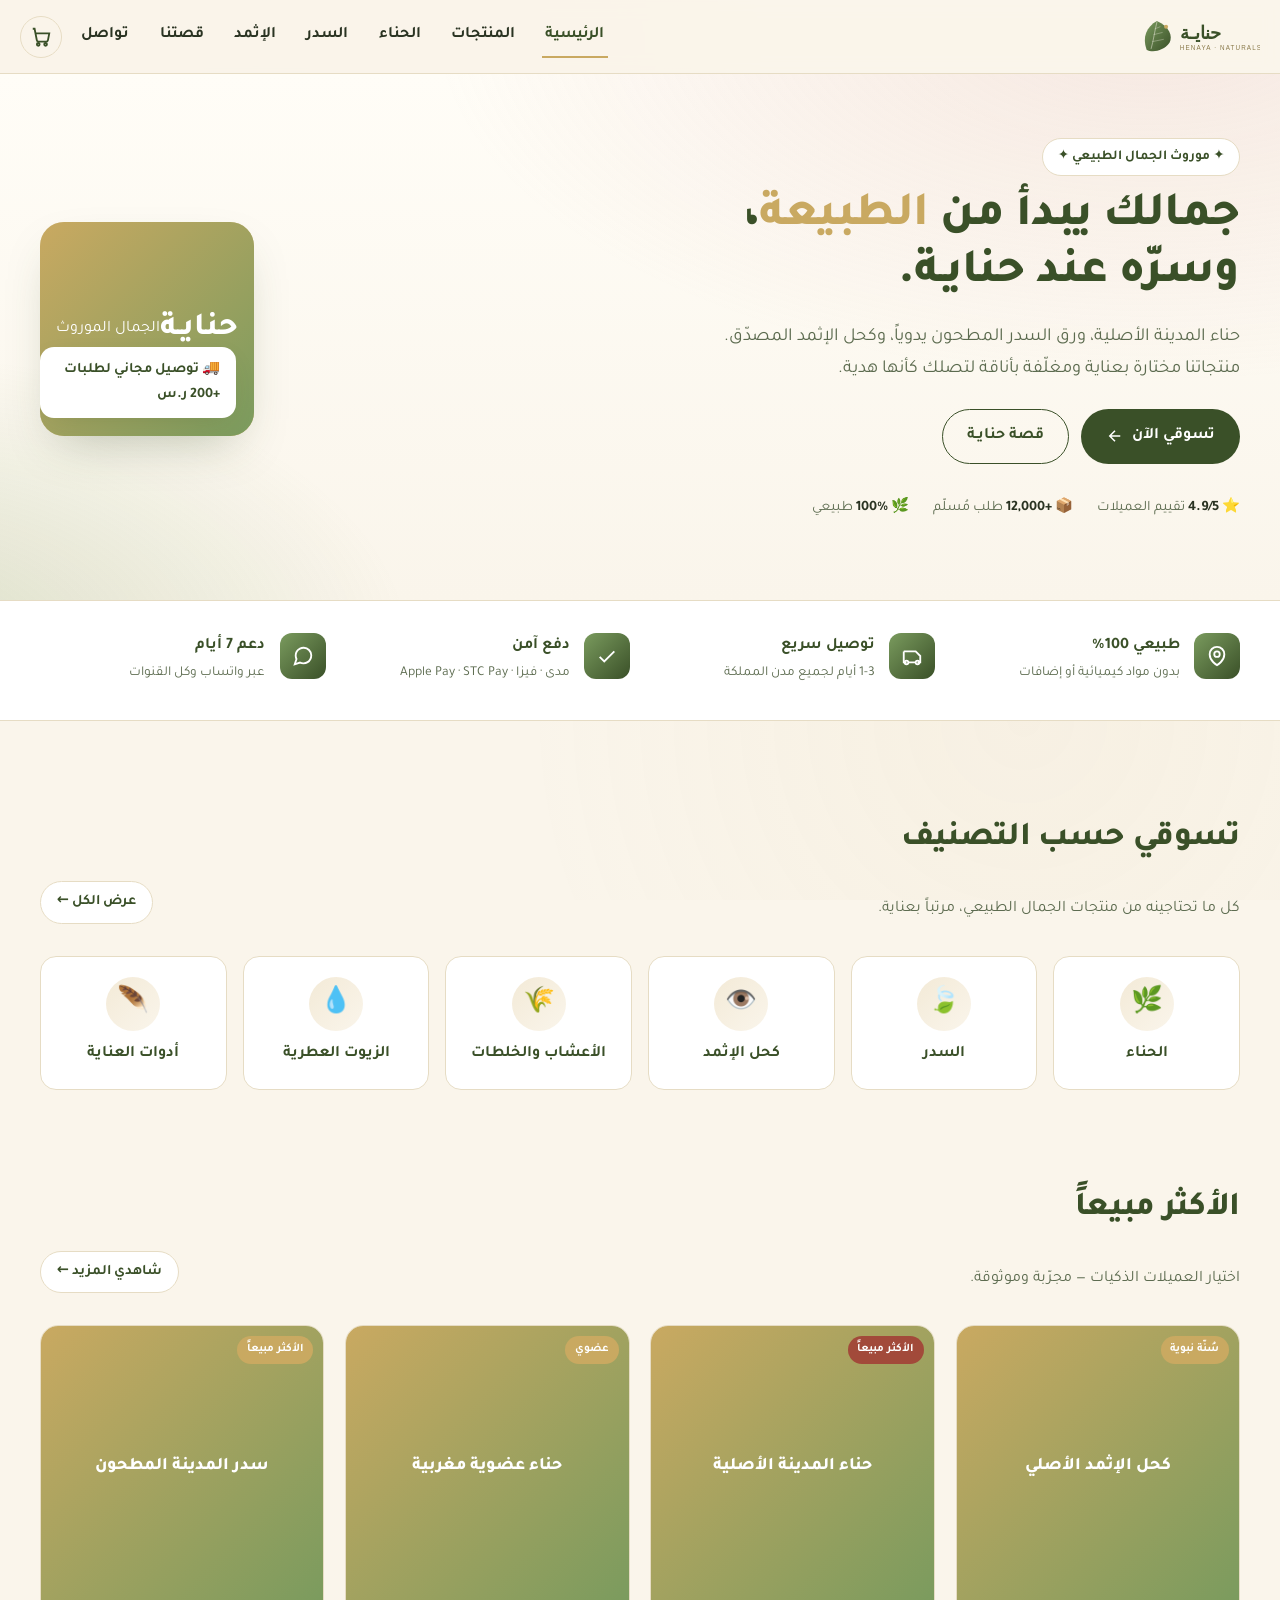
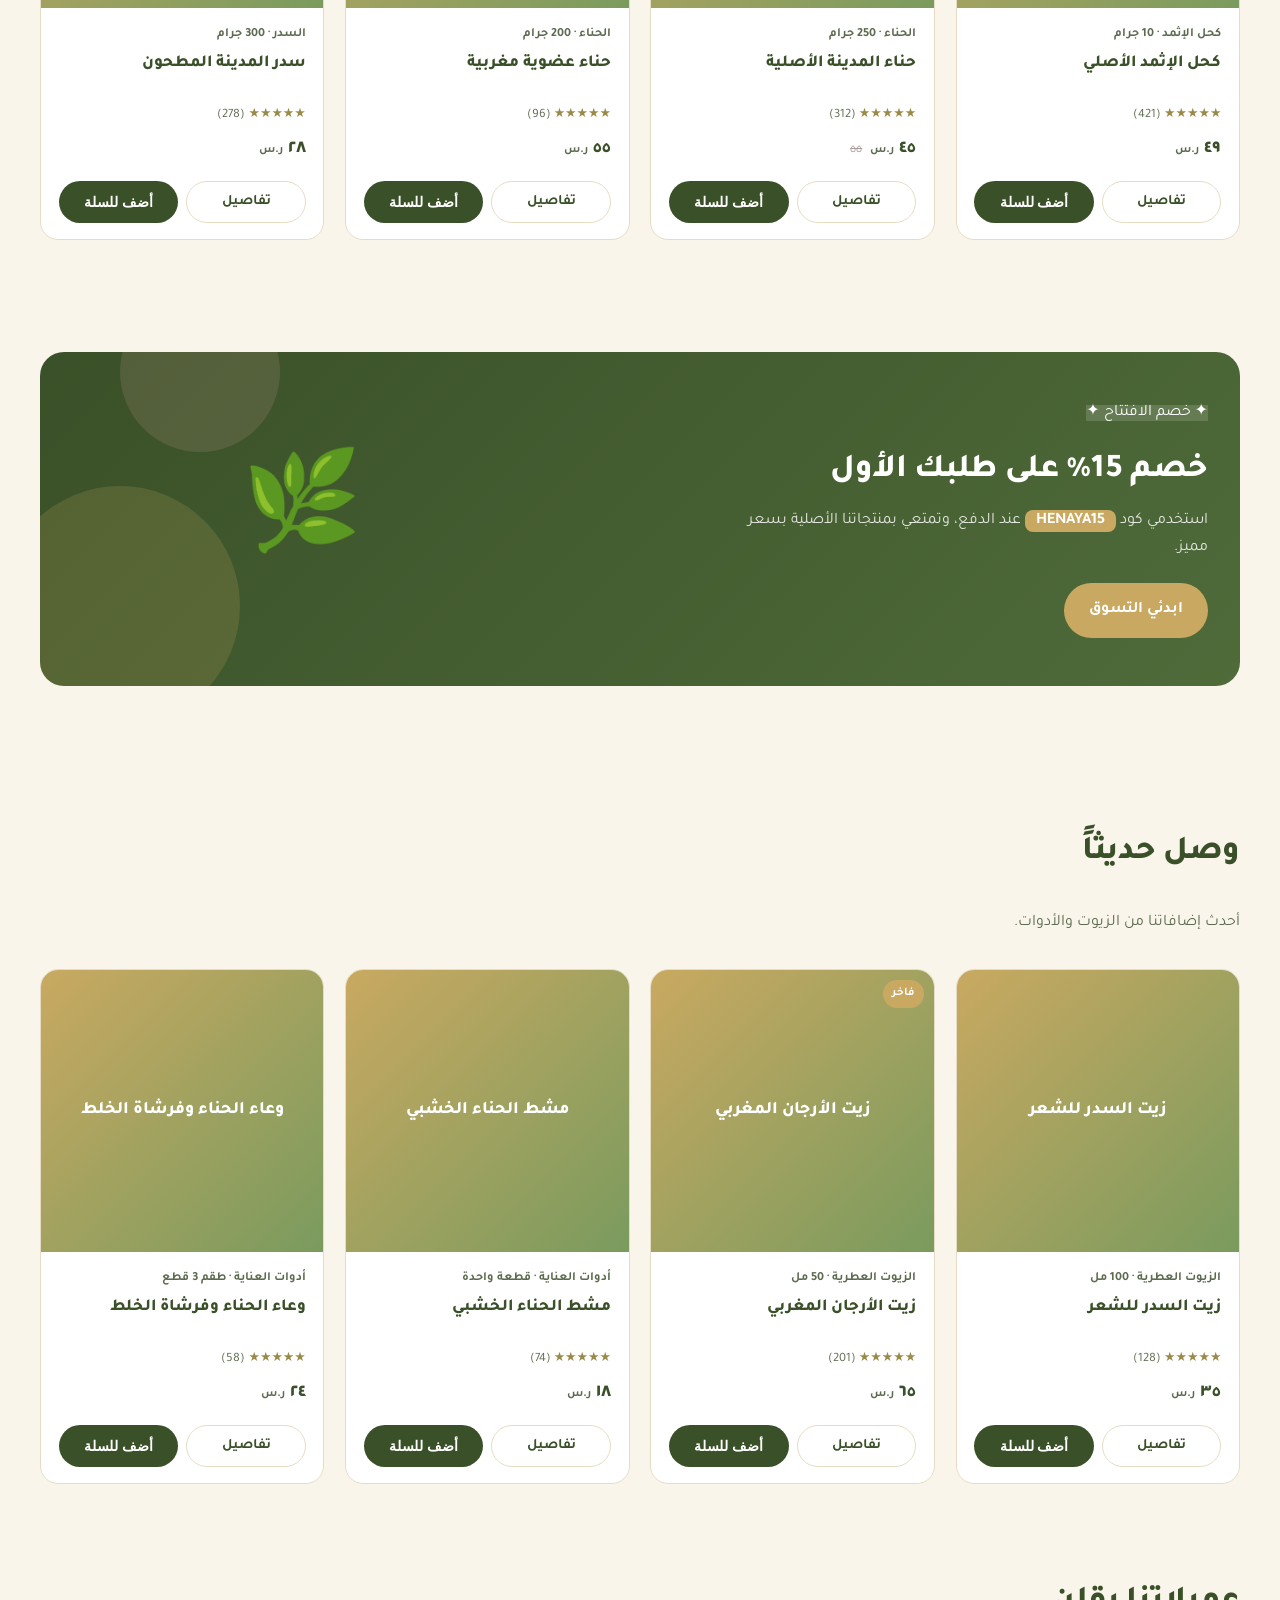
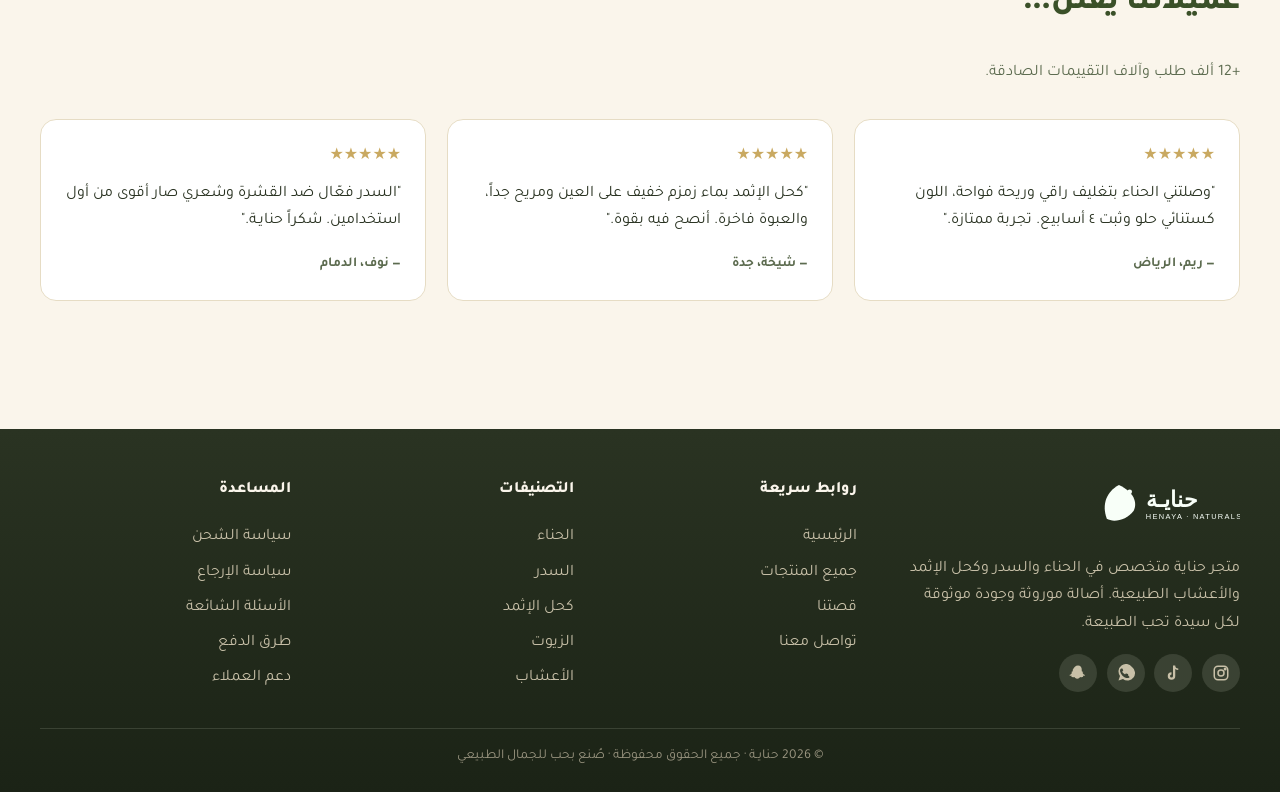
==== index.html @ ec39cd54 "🌿 Initial release — Henaya store Complete Arabic RTL e-commerce store for natural beauty products (h" ====
<!doctype html>
<html lang="ar" dir="rtl">
<head>
<meta charset="utf-8" />
<meta name="viewport" content="width=device-width,initial-scale=1" />
<title>حنايـة — حناء وسدر وكحل إثمد طبيعي 100%</title>
<meta name="description" content="متجر حناية: أفضل حناء المدينة، ورق السدر المطحون، وكحل الإثمد الأصلي. منتجات طبيعية أنثوية بجودة موروثة وتوصيل سريع." />
<link rel="icon" type="image/svg+xml" href="assets/img/favicon.svg" />
<link rel="preconnect" href="https://fonts.googleapis.com">
<link rel="preconnect" href="https://fonts.gstatic.com" crossorigin>
<link href="https://fonts.googleapis.com/css2?family=Tajawal:wght@400;500;700;800&display=swap" rel="stylesheet">
<link rel="stylesheet" href="assets/css/styles.css" />
</head>
<body>

<main>

  <!-- HERO -->
  <section class="hero">
    <div class="container grid">
      <div>
        <span class="eyebrow">✦ موروث الجمال الطبيعي ✦</span>
        <h1 style="margin:.8rem 0 .6rem;">جمالك يبدأ من <span style="color:var(--accent)">الطبيعة</span>،<br/>وسرّه عند حنايـة.</h1>
        <p class="lead">
          حناء المدينة الأصلية، ورق السدر المطحون يدوياً، وكحل الإثمد المصدّق.
          منتجاتنا مختارة بعناية ومغلّفة بأناقة لتصلك كأنها هدية.
        </p>
        <div class="actions">
          <a href="products.html" class="btn btn-primary">
            تسوقي الآن
            <svg width="18" height="18" fill="none" stroke="currentColor" stroke-width="2" viewBox="0 0 24 24"><path d="M19 12H5M12 19l-7-7 7-7" /></svg>
          </a>
          <a href="about.html" class="btn btn-outline">قصة حنايـة</a>
        </div>
        <div style="display:flex;gap:1.5rem;margin-top:2rem;flex-wrap:wrap;color:var(--ink-soft);font-size:.9rem;">
          <span>⭐ <b style="color:var(--ink);">4.9/5</b> تقييم العميلات</span>
          <span>📦 <b style="color:var(--ink);">+12,000</b> طلب مُسلّم</span>
          <span>🌿 <b style="color:var(--ink);">100%</b> طبيعي</span>
        </div>
      </div>
      <div class="hero-art">
        <img src="https://images.unsplash.com/photo-1599387993053-2c9b9b3df58a?w=1100&q=80&auto=format&fit=crop"
             alt="حناء وسدر طبيعي"
             onerror="this.outerHTML='<div class=&quot;img-fallback&quot; style=&quot;font-size:2rem&quot;>حنايـة<br/><span style=&quot;font-size:1rem;font-weight:400&quot;>الجمال الموروث</span></div>'" />
        <div class="badge">🚚 توصيل مجاني لطلبات +200 ر.س</div>
      </div>
    </div>
  </section>

  <!-- FEATURES -->
  <section class="features">
    <div class="container grid">
      <div class="feature"><div class="ico">
        <svg width="22" height="22" fill="none" stroke="currentColor" stroke-width="2" viewBox="0 0 24 24"><path d="M12 22s-8-4.5-8-12a8 8 0 0 1 16 0c0 7.5-8 12-8 12z"/><circle cx="12" cy="10" r="3"/></svg>
        </div><div><b>طبيعي 100%</b><small>بدون مواد كيميائية أو إضافات</small></div></div>
      <div class="feature"><div class="ico">
        <svg width="22" height="22" fill="none" stroke="currentColor" stroke-width="2" viewBox="0 0 24 24"><path d="M3 7h13l5 5v7h-3M16 19H8M3 7v12h3"/><circle cx="6" cy="19" r="2"/><circle cx="18" cy="19" r="2"/></svg>
        </div><div><b>توصيل سريع</b><small>1-3 أيام لجميع مدن المملكة</small></div></div>
      <div class="feature"><div class="ico">
        <svg width="22" height="22" fill="none" stroke="currentColor" stroke-width="2" viewBox="0 0 24 24"><path d="M20 7L9 18l-5-5"/></svg>
        </div><div><b>دفع آمن</b><small>مدى · فيزا · Apple Pay · STC Pay</small></div></div>
      <div class="feature"><div class="ico">
        <svg width="22" height="22" fill="none" stroke="currentColor" stroke-width="2" viewBox="0 0 24 24"><path d="M21 11.5a8.4 8.4 0 0 1-.9 3.8 8.5 8.5 0 0 1-7.6 4.7 8.4 8.4 0 0 1-3.8-.9L3 21l1.9-5.7a8.4 8.4 0 0 1-.9-3.8 8.5 8.5 0 0 1 4.7-7.6 8.4 8.4 0 0 1 3.8-.9h.5a8.5 8.5 0 0 1 8 8v.5z"/></svg>
        </div><div><b>دعم 7 أيام</b><small>عبر واتساب وكل القنوات</small></div></div>
    </div>
  </section>

  <!-- CATEGORIES -->
  <section class="section">
    <div class="container">
      <div class="head">
        <div>
          <h2>تسوقي حسب التصنيف</h2>
          <p>كل ما تحتاجينه من منتجات الجمال الطبيعي، مرتباً بعناية.</p>
        </div>
        <a href="products.html" class="btn btn-ghost btn-sm">عرض الكل ←</a>
      </div>
      <div class="cats" id="cats"></div>
    </div>
  </section>

  <!-- BEST SELLERS -->
  <section class="section" style="padding-top:0;">
    <div class="container">
      <div class="head">
        <div>
          <h2>الأكثر مبيعاً</h2>
          <p>اختيار العميلات الذكيات — مجرّبة وموثوقة.</p>
        </div>
        <a href="products.html" class="btn btn-ghost btn-sm">شاهدي المزيد ←</a>
      </div>
      <div class="cards" id="best"></div>
    </div>
  </section>

  <!-- BANNER -->
  <section style="padding:3rem 0;">
    <div class="container">
      <div style="background:linear-gradient(135deg,var(--primary-dark) 0%,var(--primary) 100%);
                  border-radius:24px;padding:3rem 2rem;color:#fff;display:grid;
                  grid-template-columns:1.4fr 1fr;gap:2rem;align-items:center;overflow:hidden;position:relative;">
        <div style="position:absolute;left:-40px;bottom:-40px;width:240px;height:240px;border-radius:50%;background:rgba(201,169,97,.18);"></div>
        <div style="position:absolute;left:80px;top:-60px;width:160px;height:160px;border-radius:50%;background:rgba(217,168,156,.15);"></div>
        <div style="position:relative;">
          <span class="eyebrow" style="background:rgba(255,255,255,.15);color:#fff;border:0;">✦ خصم الافتتاح ✦</span>
          <h2 style="color:#fff;margin:1rem 0 .5rem;">خصم 15% على طلبك الأول</h2>
          <p style="color:rgba(255,255,255,.85);margin:0 0 1.3rem;max-width:480px;">
            استخدمي كود <b style="background:var(--accent);padding:.2rem .7rem;border-radius:8px;color:#fff;">HENAYA15</b> عند الدفع، وتمتعي بمنتجاتنا الأصلية بسعر مميز.
          </p>
          <a href="products.html" class="btn btn-gold">ابدئي التسوق</a>
        </div>
        <div style="text-align:center;font-size:6rem;position:relative;">🌿</div>
      </div>
    </div>
  </section>

  <!-- NEW ARRIVALS -->
  <section class="section">
    <div class="container">
      <div class="head"><div><h2>وصل حديثاً</h2><p>أحدث إضافاتنا من الزيوت والأدوات.</p></div></div>
      <div class="cards" id="newin"></div>
    </div>
  </section>

  <!-- TESTIMONIALS -->
  <section class="section" style="padding-top:0;">
    <div class="container">
      <div class="head"><div><h2>عميلاتنا يقلن…</h2><p>+12 ألف طلب وآلاف التقييمات الصادقة.</p></div></div>
      <div class="cards" style="grid-template-columns:repeat(auto-fit,minmax(280px,1fr));">
        <div class="testi"><div class="stars">★★★★★</div><p>"وصلتني الحناء بتغليف راقي وريحة فواحة، اللون كستنائي حلو وثبت ٤ أسابيع. تجربة ممتازة."</p><div class="who">— ريم، الرياض</div></div>
        <div class="testi"><div class="stars">★★★★★</div><p>"كحل الإثمد بماء زمزم خفيف على العين ومريح جداً، والعبوة فاخرة. أنصح فيه بقوة."</p><div class="who">— شيخة، جدة</div></div>
        <div class="testi"><div class="stars">★★★★★</div><p>"السدر فعّال ضد القشرة وشعري صار أقوى من أول استخدامين. شكراً حنايـة."</p><div class="who">— نوف، الدمام</div></div>
      </div>
    </div>
  </section>

</main>

<script src="assets/js/data.js"></script>
<script src="assets/js/ui.js"></script>
<script src="assets/js/cart.js"></script>
<script>
  Henaya.injectChrome('home');

  // Render categories
  const catsEl = document.getElementById('cats');
  catsEl.innerHTML = HENAYA_CATEGORIES.map(c => `
    <a class="cat-card" href="products.html?cat=${c.id}">
      <div class="ico" style="font-size:1.6rem">${c.icon}</div>
      <span>${c.name}</span>
    </a>`).join('');

  // Render bestsellers (top 4 by rating)
  const best = [...HENAYA_PRODUCTS].sort((a,b)=>b.rating-a.rating).slice(0,4);
  const newin = HENAYA_PRODUCTS.slice(-4);

  function card(p){
    const old = p.oldPrice ? `<span class="old">${Henaya.fmtSAR(p.oldPrice)}</span>` : '';
    const tag = p.badge ? `<span class="tag ${p.oldPrice?'sale':'new'}">${p.badge}</span>` : '';
    const stars = '★'.repeat(Math.round(p.rating)) + '☆'.repeat(5-Math.round(p.rating));
    return `
    <article class="card">
      <a class="img" href="product.html?id=${p.id}">
        ${tag}
        ${Henaya.imgWithFallback(p.images[0], p.name)}
      </a>
      <div class="body">
        <div class="cat">${findCategory(p.cat).name} · ${p.weight}</div>
        <a class="name" href="product.html?id=${p.id}">${p.name}</a>
        <div class="rating">${stars} <span style="color:var(--ink-soft)">(${p.reviews})</span></div>
        <div class="price-row">
          <span class="price">${Henaya.fmtSAR(p.price)} <span class="sar">ر.س</span></span>
          ${old}
        </div>
      </div>
      <div class="actions">
        <a href="product.html?id=${p.id}" class="btn btn-ghost btn-sm">تفاصيل</a>
        <button class="btn btn-primary btn-sm" onclick="Cart.add('${p.id}');Henaya.toast('أضيف إلى السلة ✓');">
          أضف للسلة
        </button>
      </div>
    </article>`;
  }

  document.getElementById('best').innerHTML  = best.map(card).join('');
  document.getElementById('newin').innerHTML = newin.map(card).join('');
</script>
</body>
</html>
---- assets/css/styles.css ----
/* ===== حناية — Brand styles ===== */
:root{
  --primary:#4F6B3A;        /* henna green */
  --primary-dark:#3A5028;
  --primary-light:#7A9B5E;
  --accent:#C9A961;         /* gold */
  --rose:#D9A89C;           /* feminine warm */
  --cream:#FAF5EB;          /* page bg */
  --cream-2:#F3EAD7;
  --ink:#2A3322;
  --ink-soft:#5C6B4F;
  --line:#E6DCC4;
  --danger:#A24A3A;
  --shadow: 0 8px 28px -12px rgba(58,80,40,.25);
  --shadow-lg: 0 20px 50px -20px rgba(58,80,40,.35);
}

*{ box-sizing:border-box; }
html,body{ margin:0; padding:0; }
body{
  font-family:'Tajawal','Cairo',system-ui,sans-serif;
  background:var(--cream);
  color:var(--ink);
  direction:rtl;
  line-height:1.7;
  -webkit-font-smoothing:antialiased;
}

/* Botanical paper texture overlay */
body::before{
  content:"";
  position:fixed; inset:0;
  pointer-events:none;
  background-image:
    radial-gradient(circle at 20% 10%, rgba(122,155,94,.06) 0, transparent 40%),
    radial-gradient(circle at 80% 80%, rgba(201,169,97,.06) 0, transparent 40%);
  z-index:0;
}
main,header,footer{ position:relative; z-index:1; }

a{ color:var(--primary-dark); text-decoration:none; }
a:hover{ color:var(--primary); }

h1,h2,h3,h4{ color:var(--primary-dark); font-weight:800; letter-spacing:-.01em; }
h1{ font-size:clamp(1.9rem,4vw,3rem); line-height:1.2; }
h2{ font-size:clamp(1.5rem,2.6vw,2.1rem); }

/* ===== Layout ===== */
.container{ max-width:1240px; margin:0 auto; padding:0 1.25rem; }

/* ===== Header ===== */
.site-header{
  position:sticky; top:0; z-index:50;
  background:rgba(250,245,235,.92);
  backdrop-filter:saturate(140%) blur(8px);
  border-bottom:1px solid var(--line);
}
.site-header .bar{
  display:flex; align-items:center; gap:1rem;
  padding:.85rem 0;
}
.site-header .logo{ display:flex; align-items:center; }
.site-header .logo img{ height:46px; width:auto; }
.nav{ display:flex; gap:1.5rem; margin-inline-start:auto; }
.nav a{ font-weight:600; color:var(--ink); padding:.4rem .2rem; border-bottom:2px solid transparent; transition:all .2s; }
.nav a:hover, .nav a.active{ color:var(--primary-dark); border-color:var(--accent); }
.icon-btn{
  background:transparent; border:1px solid var(--line); border-radius:999px;
  width:42px; height:42px; display:inline-flex; align-items:center; justify-content:center;
  cursor:pointer; position:relative; color:var(--primary-dark); transition:all .2s;
}
.icon-btn:hover{ background:#fff; border-color:var(--primary-light); }
.cart-badge{
  position:absolute; top:-4px; right:-4px;
  background:var(--accent); color:#fff;
  font-size:.7rem; font-weight:700;
  width:20px; height:20px; border-radius:999px;
  display:inline-flex; align-items:center; justify-content:center;
  border:2px solid var(--cream);
}
.menu-toggle{ display:none; }
@media (max-width:820px){
  .nav{ display:none; position:absolute; top:100%; right:0; left:0;
    flex-direction:column; gap:0; background:#fff; padding:1rem; border-bottom:1px solid var(--line); }
  .nav.open{ display:flex; }
  .nav a{ padding:.7rem .4rem; border-bottom:1px solid var(--line); }
  .menu-toggle{ display:inline-flex; }
}

/* ===== Buttons ===== */
.btn{
  display:inline-flex; align-items:center; justify-content:center; gap:.5rem;
  padding:.8rem 1.5rem; border-radius:999px; font-weight:700; font-size:1rem;
  border:1px solid transparent; cursor:pointer; transition:all .2s;
  text-decoration:none;
}
.btn-primary{ background:var(--primary-dark); color:#fff; }
.btn-primary:hover{ background:var(--primary); color:#fff; transform:translateY(-1px); box-shadow:var(--shadow); }
.btn-outline{ background:transparent; color:var(--primary-dark); border-color:var(--primary-dark); }
.btn-outline:hover{ background:var(--primary-dark); color:#fff; }
.btn-gold{ background:var(--accent); color:#fff; }
.btn-gold:hover{ background:#b89651; }
.btn-ghost{ background:#fff; color:var(--primary-dark); border-color:var(--line); }
.btn-sm{ padding:.5rem 1rem; font-size:.9rem; }
.btn-block{ width:100%; }

/* ===== Hero ===== */
.hero{
  position:relative; overflow:hidden;
  background:
    radial-gradient(1200px 600px at 90% -10%, rgba(217,168,156,.25) 0%, transparent 60%),
    radial-gradient(900px 500px at -10% 110%, rgba(122,155,94,.25) 0%, transparent 60%),
    linear-gradient(180deg, #FFFDF7 0%, var(--cream) 100%);
  padding:4rem 0 5rem;
}
.hero .grid{
  display:grid; grid-template-columns: 1.1fr .9fr; gap:3rem; align-items:center;
}
@media (max-width:820px){ .hero .grid{ grid-template-columns:1fr; } }
.hero .eyebrow{
  display:inline-flex; align-items:center; gap:.5rem;
  background:#fff; color:var(--primary-dark);
  padding:.4rem .9rem; border-radius:999px;
  font-weight:700; font-size:.85rem;
  border:1px solid var(--line);
}
.hero p.lead{ font-size:1.15rem; color:var(--ink-soft); max-width:540px; }
.hero .actions{ display:flex; gap:.75rem; flex-wrap:wrap; margin-top:1.5rem; }
.hero-art{
  position:relative; aspect-ratio:1/1; max-width:520px; margin-inline-start:auto;
  border-radius:24px; overflow:hidden;
  background:linear-gradient(135deg,#E8DCC2 0%, #C9A961 100%);
  box-shadow:var(--shadow-lg);
}
.hero-art img{ width:100%; height:100%; object-fit:cover; mix-blend-mode:multiply; opacity:.95; }
.hero-art .badge{
  position:absolute; bottom:18px; right:18px;
  background:#fff; color:var(--primary-dark); padding:.7rem 1rem;
  border-radius:14px; font-weight:700; box-shadow:var(--shadow);
  font-size:.9rem;
}

/* ===== Section ===== */
.section{ padding:4rem 0; }
.section .head{ display:flex; align-items:end; justify-content:space-between; gap:1rem; margin-bottom:2rem; flex-wrap:wrap; }
.section .head p{ color:var(--ink-soft); margin:.3rem 0 0; max-width:560px; }

/* ===== Cards ===== */
.cards{
  display:grid; grid-template-columns:repeat(auto-fill,minmax(240px,1fr));
  gap:1.3rem;
}
.card{
  background:#fff; border-radius:18px; overflow:hidden;
  border:1px solid var(--line);
  display:flex; flex-direction:column;
  transition:transform .25s, box-shadow .25s;
}
.card:hover{ transform:translateY(-3px); box-shadow:var(--shadow); }
.card .img{
  aspect-ratio:1/1; background:var(--cream-2);
  position:relative; overflow:hidden;
}
.card .img img{ width:100%; height:100%; object-fit:cover; transition:transform .5s; }
.card:hover .img img{ transform:scale(1.05); }
.card .img .tag{
  position:absolute; top:10px; right:10px;
  background:var(--primary-dark); color:#fff;
  padding:.25rem .6rem; border-radius:999px;
  font-size:.72rem; font-weight:700;
}
.card .img .tag.new{ background:var(--accent); }
.card .img .tag.sale{ background:var(--danger); }
.card .body{ padding:1rem 1.1rem; display:flex; flex-direction:column; gap:.4rem; flex:1; }
.card .cat{ font-size:.78rem; color:var(--ink-soft); font-weight:600; }
.card .name{ font-weight:800; color:var(--primary-dark); font-size:1.05rem; line-height:1.4; min-height:2.8em; }
.card .rating{ font-size:.8rem; color:#9a8a4a; }
.card .price-row{ display:flex; align-items:baseline; gap:.5rem; margin-top:auto; }
.card .price{ color:var(--primary-dark); font-weight:800; font-size:1.15rem; }
.card .price .sar{ font-size:.75rem; color:var(--ink-soft); font-weight:600; }
.card .old{ color:#a99; text-decoration:line-through; font-size:.85rem; }
.card .actions{ display:flex; gap:.5rem; padding:0 1.1rem 1rem; }
.card .actions .btn{ flex:1; }

/* ===== Categories strip ===== */
.cats{ display:grid; grid-template-columns:repeat(auto-fit,minmax(150px,1fr)); gap:1rem; }
.cat-card{
  background:#fff; border:1px solid var(--line); border-radius:16px;
  padding:1.3rem 1rem; text-align:center;
  display:flex; flex-direction:column; align-items:center; gap:.6rem;
  transition:all .2s; cursor:pointer; color:var(--primary-dark);
}
.cat-card:hover{ border-color:var(--primary-light); transform:translateY(-3px); box-shadow:var(--shadow); }
.cat-card .ico{
  width:54px; height:54px; border-radius:50%;
  background:linear-gradient(135deg,var(--cream-2),var(--cream));
  display:inline-flex; align-items:center; justify-content:center;
  color:var(--primary-dark);
}
.cat-card span{ font-weight:700; }

/* ===== Filter bar ===== */
.toolbar{
  background:#fff; border:1px solid var(--line); border-radius:16px;
  padding:1rem; display:flex; gap:1rem; align-items:center; flex-wrap:wrap;
  margin-bottom:1.5rem;
}
.toolbar select, .toolbar input{
  font-family:inherit; border:1px solid var(--line); border-radius:10px;
  padding:.6rem .8rem; background:var(--cream); color:var(--ink);
  font-size:.95rem; min-width:160px;
}
.toolbar input{ flex:1; min-width:200px; }
.chip{
  background:var(--cream-2); border:1px solid var(--line); color:var(--primary-dark);
  border-radius:999px; padding:.4rem 1rem; font-weight:700; font-size:.85rem;
  cursor:pointer; transition:all .15s;
}
.chip.active, .chip:hover{ background:var(--primary-dark); color:#fff; border-color:var(--primary-dark); }

/* ===== Product detail ===== */
.pd{ display:grid; grid-template-columns:1.1fr 1fr; gap:2.5rem; }
@media (max-width:820px){ .pd{ grid-template-columns:1fr; } }
.pd .gallery{ background:#fff; border:1px solid var(--line); border-radius:20px; padding:1rem; }
.pd .gallery .main{ aspect-ratio:1/1; border-radius:14px; overflow:hidden; background:var(--cream-2); }
.pd .gallery .main img{ width:100%; height:100%; object-fit:cover; }
.pd .gallery .thumbs{ display:grid; grid-template-columns:repeat(4,1fr); gap:.5rem; margin-top:.7rem; }
.pd .gallery .thumbs img{ width:100%; aspect-ratio:1/1; object-fit:cover; border-radius:10px; cursor:pointer; border:2px solid transparent; }
.pd .gallery .thumbs img.active, .pd .gallery .thumbs img:hover{ border-color:var(--primary); }
.pd .info h1{ margin:.3rem 0; }
.pd .info .price-row{ display:flex; align-items:baseline; gap:.7rem; margin:.8rem 0; }
.pd .info .price{ color:var(--primary-dark); font-weight:800; font-size:2rem; }
.pd .info .desc{ color:var(--ink-soft); }
.pd .info .meta{ display:grid; grid-template-columns:1fr 1fr; gap:.6rem; margin:1rem 0; }
.pd .info .meta div{ background:#fff; border:1px solid var(--line); border-radius:12px; padding:.7rem .9rem; font-size:.9rem; }
.pd .info .meta b{ display:block; color:var(--primary-dark); margin-bottom:.2rem; font-size:.78rem; }
.qty{ display:inline-flex; align-items:center; border:1px solid var(--line); border-radius:999px; overflow:hidden; background:#fff; }
.qty button{ background:transparent; border:0; width:38px; height:38px; cursor:pointer; color:var(--primary-dark); font-size:1.1rem; }
.qty input{ width:44px; border:0; text-align:center; font-weight:700; background:transparent; }

.tabs{ margin-top:2.5rem; }
.tabs .nav{ display:flex; gap:.4rem; border-bottom:1px solid var(--line); margin-bottom:1rem; flex-wrap:wrap; position:static; flex-direction:row; padding:0; background:transparent; }
.tabs .nav button{
  background:transparent; border:0; padding:.7rem 1rem; cursor:pointer;
  color:var(--ink-soft); font-weight:700; border-bottom:2px solid transparent;
}
.tabs .nav button.active{ color:var(--primary-dark); border-color:var(--accent); }
.tabs .pane{ display:none; background:#fff; border:1px solid var(--line); border-radius:14px; padding:1.5rem; }
.tabs .pane.active{ display:block; }

/* ===== Cart / Checkout ===== */
.layout-2{ display:grid; grid-template-columns:1.6fr .9fr; gap:1.5rem; }
@media (max-width:820px){ .layout-2{ grid-template-columns:1fr; } }
.panel{ background:#fff; border:1px solid var(--line); border-radius:18px; padding:1.5rem; }
.cart-line{ display:grid; grid-template-columns:90px 1fr auto; gap:1rem; padding:1rem 0; border-bottom:1px solid var(--line); align-items:center; }
.cart-line:last-child{ border-bottom:0; }
.cart-line img{ width:90px; height:90px; object-fit:cover; border-radius:12px; background:var(--cream-2); }
.cart-line .name{ font-weight:800; color:var(--primary-dark); }
.cart-line .row{ display:flex; align-items:center; justify-content:space-between; margin-top:.4rem; gap:.5rem; flex-wrap:wrap; }
.cart-line .remove{ background:transparent; border:0; color:var(--danger); cursor:pointer; font-weight:700; }
.summary-row{ display:flex; justify-content:space-between; padding:.5rem 0; color:var(--ink); }
.summary-row.total{ border-top:1px dashed var(--line); margin-top:.5rem; padding-top:1rem; font-weight:800; font-size:1.2rem; color:var(--primary-dark); }

input.field, select.field, textarea.field{
  width:100%; font-family:inherit; padding:.75rem .9rem;
  border:1px solid var(--line); border-radius:12px; background:var(--cream);
  color:var(--ink); font-size:.95rem;
}
input.field:focus, select.field:focus, textarea.field:focus{ outline:0; border-color:var(--primary-light); background:#fff; }
label.lbl{ font-weight:700; color:var(--primary-dark); font-size:.9rem; display:block; margin:0 0 .35rem; }
.form-row{ display:grid; grid-template-columns:1fr 1fr; gap:1rem; margin-bottom:1rem; }
@media (max-width:600px){ .form-row{ grid-template-columns:1fr; } }

/* ===== Features strip ===== */
.features{
  background:#fff; border-top:1px solid var(--line); border-bottom:1px solid var(--line);
  padding:2rem 0;
}
.features .grid{
  display:grid; grid-template-columns:repeat(auto-fit,minmax(200px,1fr)); gap:1.2rem;
}
.feature{ display:flex; gap:.9rem; align-items:flex-start; }
.feature .ico{
  flex-shrink:0; width:46px; height:46px; border-radius:12px;
  background:linear-gradient(135deg,var(--primary-light),var(--primary-dark));
  color:#fff; display:inline-flex; align-items:center; justify-content:center;
}
.feature b{ display:block; color:var(--primary-dark); }
.feature small{ color:var(--ink-soft); font-size:.85rem; }

/* ===== Testimonials ===== */
.testi{
  background:#fff; border:1px solid var(--line); border-radius:16px;
  padding:1.5rem; display:flex; flex-direction:column; gap:.6rem;
}
.testi .stars{ color:var(--accent); }
.testi p{ color:var(--ink); margin:0; }
.testi .who{ color:var(--ink-soft); font-size:.85rem; font-weight:700; margin-top:.5rem; }

/* ===== Footer ===== */
footer{
  background:linear-gradient(180deg,#2A3322 0%,#1B2316 100%);
  color:#D8D2BD; padding:3rem 0 1.5rem; margin-top:4rem;
}
footer h4{ color:#FAF5EB; margin:0 0 1rem; font-size:1rem; }
footer a{ color:#C8C0A8; display:block; padding:.25rem 0; }
footer a:hover{ color:#fff; }
footer .grid{ display:grid; grid-template-columns:1.4fr 1fr 1fr 1fr; gap:2rem; }
@media (max-width:820px){ footer .grid{ grid-template-columns:1fr 1fr; } }
@media (max-width:520px){ footer .grid{ grid-template-columns:1fr; } }
footer .copy{ border-top:1px solid #3a4233; margin-top:2rem; padding-top:1rem; text-align:center; font-size:.85rem; color:#9A9580; }
footer .social{ display:flex; gap:.6rem; margin-top:.8rem; }
footer .social a{
  width:38px; height:38px; border-radius:50%;
  background:#3a4233; display:inline-flex; align-items:center; justify-content:center;
  padding:0;
}
footer .social a:hover{ background:var(--accent); color:#fff; }

/* ===== Toast ===== */
.toast{
  position:fixed; bottom:24px; left:50%; transform:translate(-50%,20px);
  background:var(--primary-dark); color:#fff; padding:.8rem 1.3rem;
  border-radius:999px; font-weight:700; box-shadow:var(--shadow-lg);
  opacity:0; pointer-events:none; transition:all .3s;
  z-index:1000;
}
.toast.show{ opacity:1; transform:translate(-50%,0); pointer-events:auto; }

/* ===== Empty state ===== */
.empty{
  text-align:center; padding:3rem 1rem; color:var(--ink-soft);
}
.empty .ico{
  width:80px; height:80px; border-radius:50%; background:var(--cream-2);
  display:inline-flex; align-items:center; justify-content:center;
  color:var(--primary); margin-bottom:1rem;
}

/* Image fallback when product photo fails */
.img-fallback{
  display:flex; align-items:center; justify-content:center;
  background:linear-gradient(135deg,#C9A961 0%, #7A9B5E 100%);
  color:#fff; font-weight:800; font-size:1.1rem;
  width:100%; height:100%; padding:1rem; text-align:center;
}
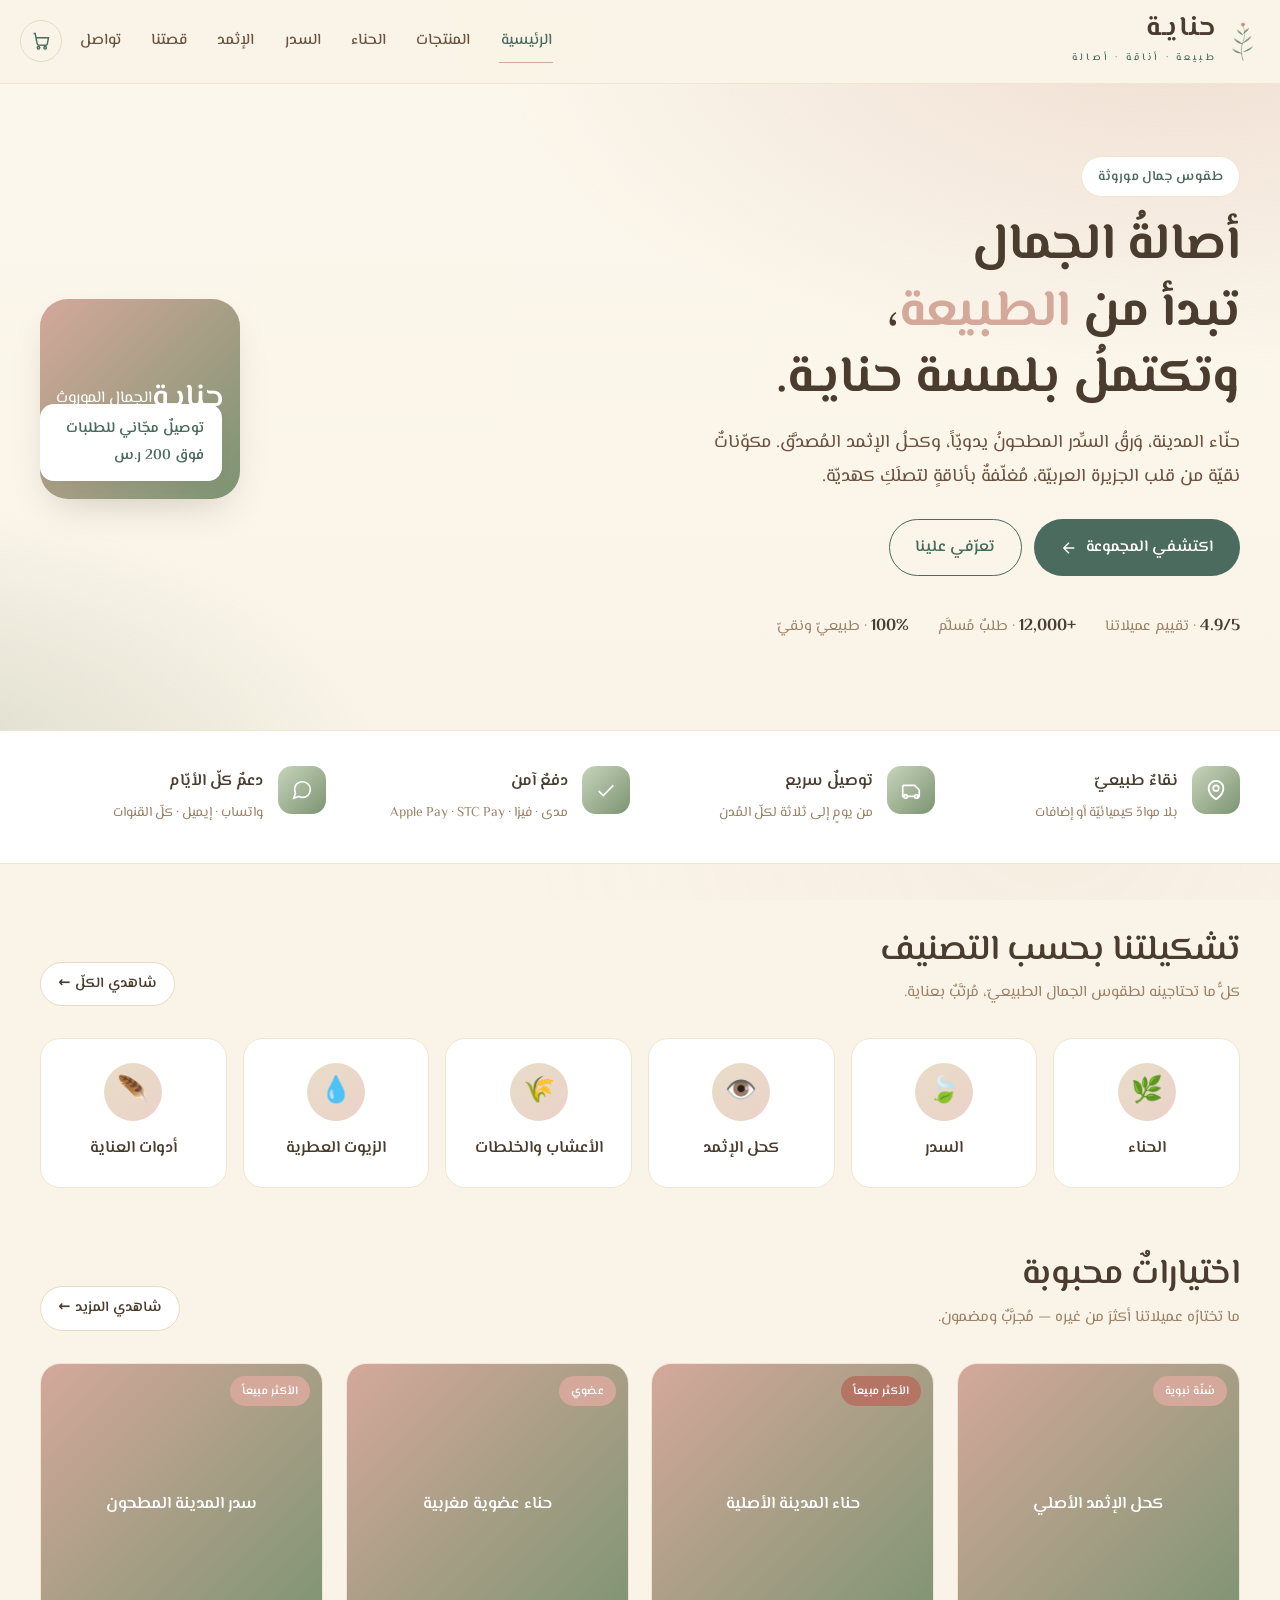
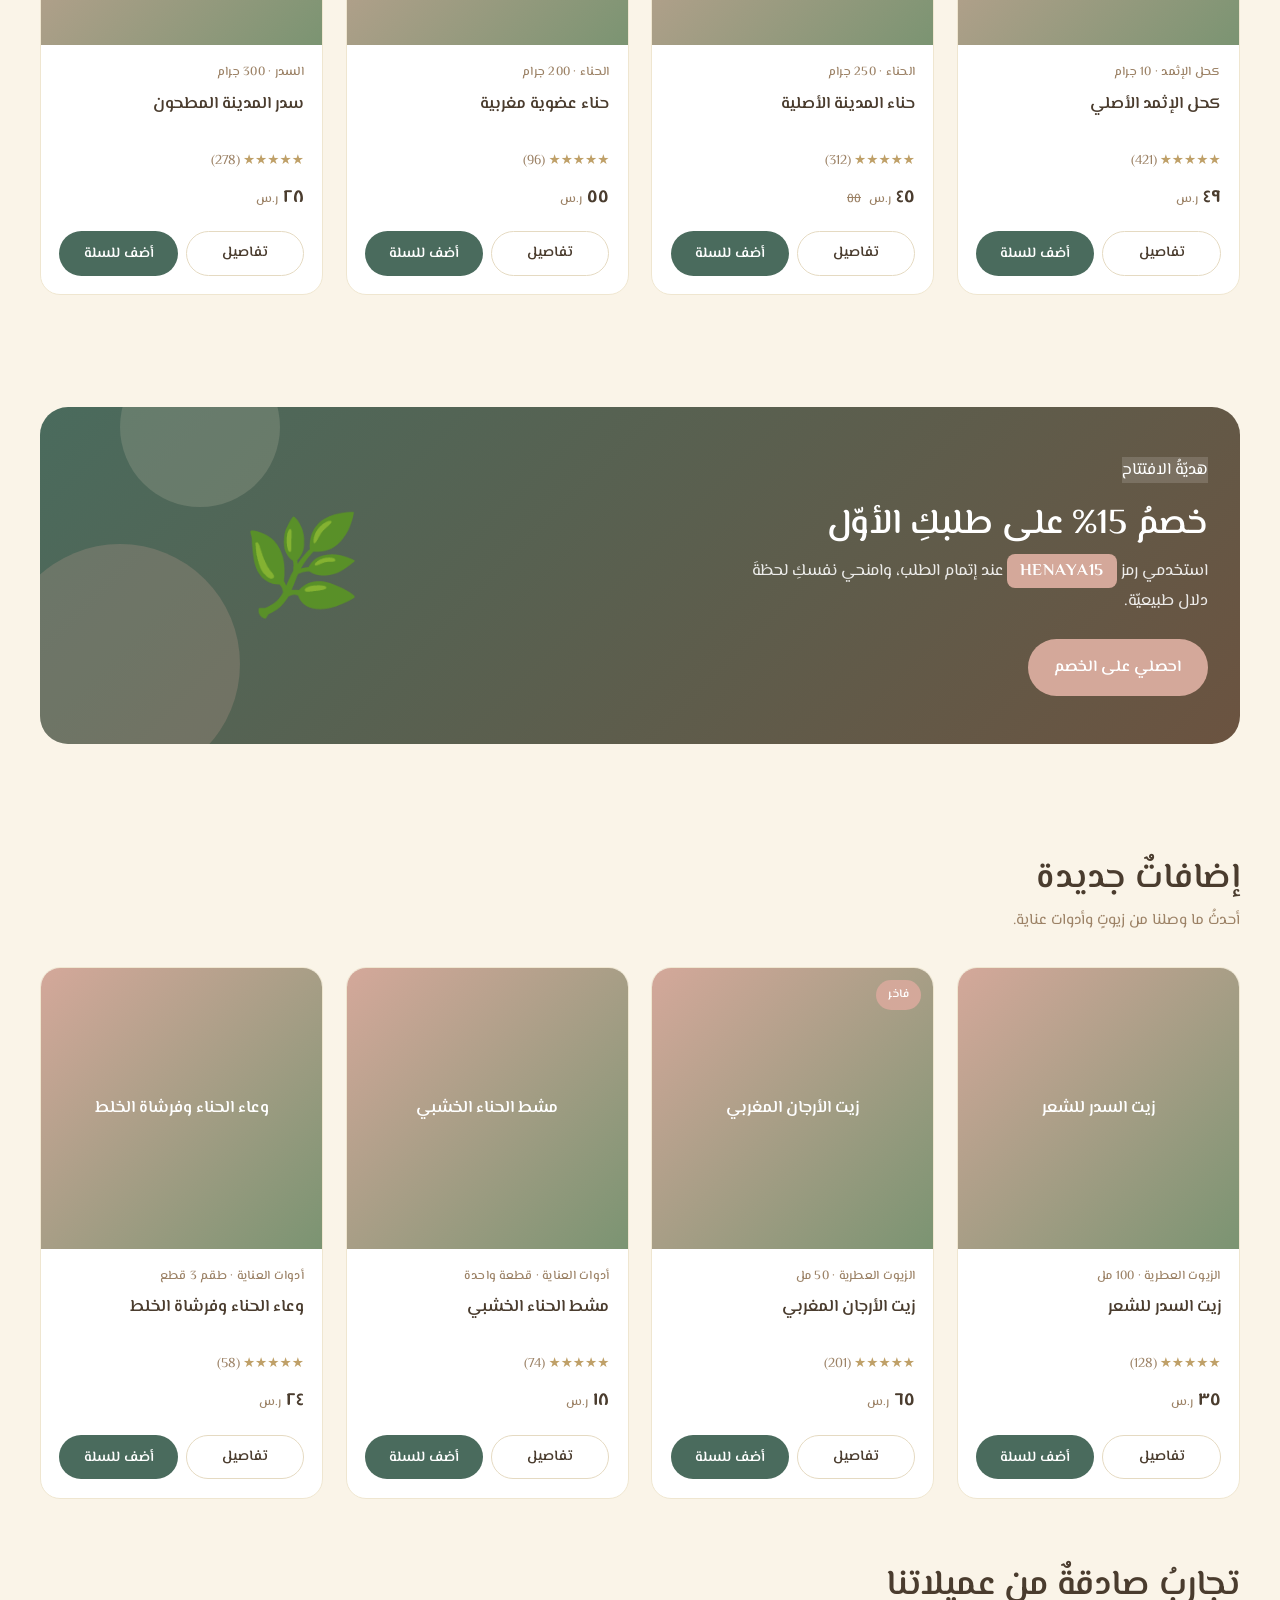
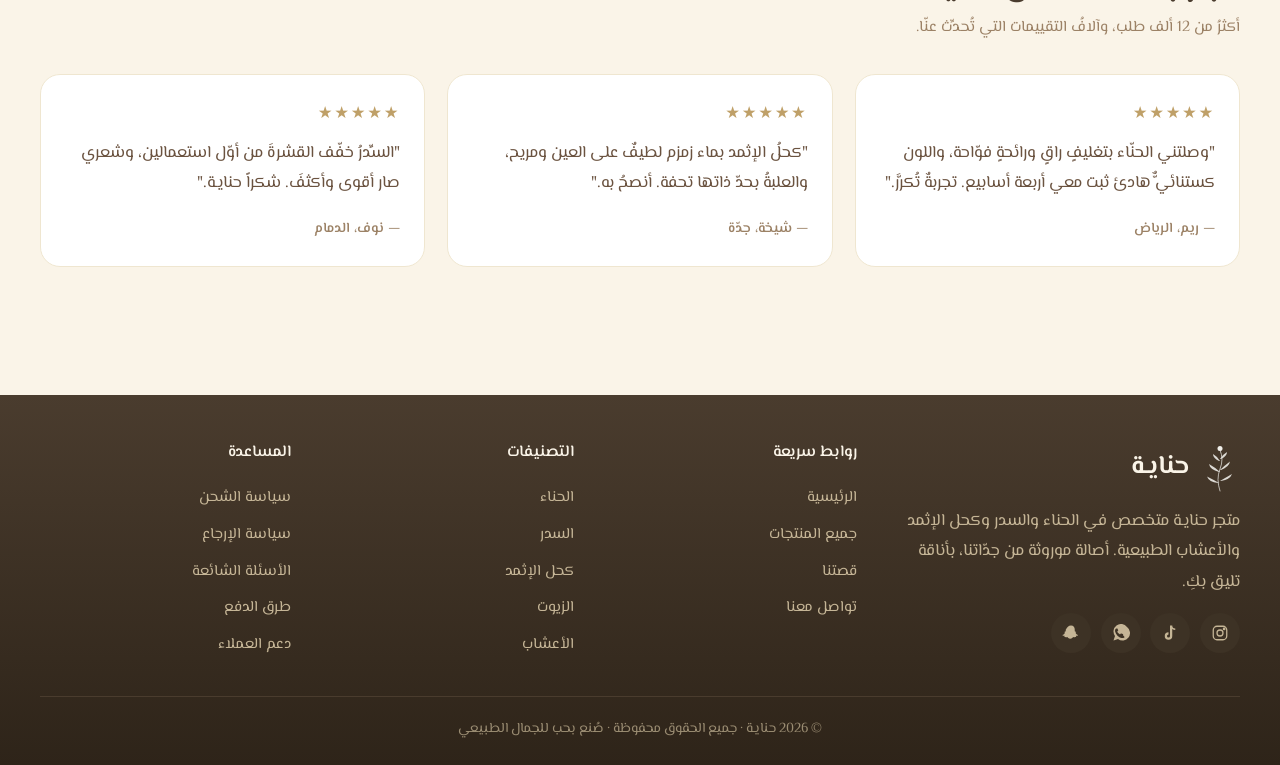
==== commit 5d0ab4dc: "هوية أنثوية: سيج وكاكاو وبيج، خط El Messiri، شعار رفيع، نصوص شاعرية" ====
--- a/index.html
+++ b/index.html
@@ -8,7 +8,7 @@
 <link rel="icon" type="image/svg+xml" href="assets/img/favicon.svg" />
 <link rel="preconnect" href="https://fonts.googleapis.com">
 <link rel="preconnect" href="https://fonts.gstatic.com" crossorigin>
-<link href="https://fonts.googleapis.com/css2?family=Tajawal:wght@400;500;700;800&display=swap" rel="stylesheet">
+<link href="https://fonts.googleapis.com/css2?family=El+Messiri:wght@400;500;600;700&display=swap" rel="stylesheet">
 <link rel="stylesheet" href="assets/css/styles.css" />
 </head>
 <body>
@@ -19,30 +19,30 @@
   <section class="hero">
     <div class="container grid">
       <div>
-        <span class="eyebrow">✦ موروث الجمال الطبيعي ✦</span>
-        <h1 style="margin:.8rem 0 .6rem;">جمالك يبدأ من <span style="color:var(--accent)">الطبيعة</span>،<br/>وسرّه عند حنايـة.</h1>
+        <span class="eyebrow">طقوس جمال موروثة</span>
+        <h1>أصالةُ الجمال<br/>تبدأ من <em>الطبيعة</em>،<br/>وتكتملُ بلمسة حنايـة.</h1>
         <p class="lead">
-          حناء المدينة الأصلية، ورق السدر المطحون يدوياً، وكحل الإثمد المصدّق.
-          منتجاتنا مختارة بعناية ومغلّفة بأناقة لتصلك كأنها هدية.
+          حنّاء المدينة، وَرقُ السِّدر المطحونُ يدويّاً، وكحلُ الإثمد المُصدَّق.
+          مكوّناتٌ نقيّة من قلب الجزيرة العربيّة، مُغلّفةٌ بأناقةٍ لتصلَكِ كهديّة.
         </p>
         <div class="actions">
           <a href="products.html" class="btn btn-primary">
-            تسوقي الآن
-            <svg width="18" height="18" fill="none" stroke="currentColor" stroke-width="2" viewBox="0 0 24 24"><path d="M19 12H5M12 19l-7-7 7-7" /></svg>
+            اكتشفي المجموعة
+            <svg width="18" height="18" fill="none" stroke="currentColor" stroke-width="1.8" viewBox="0 0 24 24"><path d="M19 12H5M12 19l-7-7 7-7" /></svg>
           </a>
-          <a href="about.html" class="btn btn-outline">قصة حنايـة</a>
+          <a href="about.html" class="btn btn-outline">تعرّفي علينا</a>
         </div>
-        <div style="display:flex;gap:1.5rem;margin-top:2rem;flex-wrap:wrap;color:var(--ink-soft);font-size:.9rem;">
-          <span>⭐ <b style="color:var(--ink);">4.9/5</b> تقييم العميلات</span>
-          <span>📦 <b style="color:var(--ink);">+12,000</b> طلب مُسلّم</span>
-          <span>🌿 <b style="color:var(--ink);">100%</b> طبيعي</span>
+        <div style="display:flex;gap:1.8rem;margin-top:2.2rem;flex-wrap:wrap;color:var(--cocoa-soft);font-size:.92rem;">
+          <span><b style="color:var(--cocoa-deep);font-size:1.05rem;">4.9/5</b> · تقييم عميلاتنا</span>
+          <span><b style="color:var(--cocoa-deep);font-size:1.05rem;">+12,000</b> · طلبٌ مُسلَّم</span>
+          <span><b style="color:var(--cocoa-deep);font-size:1.05rem;">100%</b> · طبيعيّ ونقيّ</span>
         </div>
       </div>
       <div class="hero-art">
         <img src="https://images.unsplash.com/photo-1599387993053-2c9b9b3df58a?w=1100&q=80&auto=format&fit=crop"
              alt="حناء وسدر طبيعي"
              onerror="this.outerHTML='<div class=&quot;img-fallback&quot; style=&quot;font-size:2rem&quot;>حنايـة<br/><span style=&quot;font-size:1rem;font-weight:400&quot;>الجمال الموروث</span></div>'" />
-        <div class="badge">🚚 توصيل مجاني لطلبات +200 ر.س</div>
+        <div class="badge">توصيلٌ مجّاني للطلبات فوق 200 ر.س</div>
       </div>
     </div>
   </section>
@@ -52,16 +52,16 @@
     <div class="container grid">
       <div class="feature"><div class="ico">
         <svg width="22" height="22" fill="none" stroke="currentColor" stroke-width="2" viewBox="0 0 24 24"><path d="M12 22s-8-4.5-8-12a8 8 0 0 1 16 0c0 7.5-8 12-8 12z"/><circle cx="12" cy="10" r="3"/></svg>
-        </div><div><b>طبيعي 100%</b><small>بدون مواد كيميائية أو إضافات</small></div></div>
+        </div><div><b>نقاءٌ طبيعيّ</b><small>بلا موادّ كيميائيّة أو إضافات</small></div></div>
       <div class="feature"><div class="ico">
-        <svg width="22" height="22" fill="none" stroke="currentColor" stroke-width="2" viewBox="0 0 24 24"><path d="M3 7h13l5 5v7h-3M16 19H8M3 7v12h3"/><circle cx="6" cy="19" r="2"/><circle cx="18" cy="19" r="2"/></svg>
-        </div><div><b>توصيل سريع</b><small>1-3 أيام لجميع مدن المملكة</small></div></div>
+        <svg width="22" height="22" fill="none" stroke="currentColor" stroke-width="1.8" viewBox="0 0 24 24"><path d="M3 7h13l5 5v7h-3M16 19H8M3 7v12h3"/><circle cx="6" cy="19" r="2"/><circle cx="18" cy="19" r="2"/></svg>
+        </div><div><b>توصيلٌ سريع</b><small>من يومٍ إلى ثلاثة لكلّ المُدن</small></div></div>
       <div class="feature"><div class="ico">
-        <svg width="22" height="22" fill="none" stroke="currentColor" stroke-width="2" viewBox="0 0 24 24"><path d="M20 7L9 18l-5-5"/></svg>
-        </div><div><b>دفع آمن</b><small>مدى · فيزا · Apple Pay · STC Pay</small></div></div>
+        <svg width="22" height="22" fill="none" stroke="currentColor" stroke-width="1.8" viewBox="0 0 24 24"><path d="M20 7L9 18l-5-5"/></svg>
+        </div><div><b>دفعٌ آمن</b><small>مدى · فيزا · Apple Pay · STC Pay</small></div></div>
       <div class="feature"><div class="ico">
-        <svg width="22" height="22" fill="none" stroke="currentColor" stroke-width="2" viewBox="0 0 24 24"><path d="M21 11.5a8.4 8.4 0 0 1-.9 3.8 8.5 8.5 0 0 1-7.6 4.7 8.4 8.4 0 0 1-3.8-.9L3 21l1.9-5.7a8.4 8.4 0 0 1-.9-3.8 8.5 8.5 0 0 1 4.7-7.6 8.4 8.4 0 0 1 3.8-.9h.5a8.5 8.5 0 0 1 8 8v.5z"/></svg>
-        </div><div><b>دعم 7 أيام</b><small>عبر واتساب وكل القنوات</small></div></div>
+        <svg width="22" height="22" fill="none" stroke="currentColor" stroke-width="1.8" viewBox="0 0 24 24"><path d="M21 11.5a8.4 8.4 0 0 1-.9 3.8 8.5 8.5 0 0 1-7.6 4.7 8.4 8.4 0 0 1-3.8-.9L3 21l1.9-5.7a8.4 8.4 0 0 1-.9-3.8 8.5 8.5 0 0 1 4.7-7.6 8.4 8.4 0 0 1 3.8-.9h.5a8.5 8.5 0 0 1 8 8v.5z"/></svg>
+        </div><div><b>دعمٌ كلّ الأيّام</b><small>واتساب · إيميل · كلّ القنوات</small></div></div>
     </div>
   </section>
 
@@ -70,10 +70,10 @@
     <div class="container">
       <div class="head">
         <div>
-          <h2>تسوقي حسب التصنيف</h2>
-          <p>كل ما تحتاجينه من منتجات الجمال الطبيعي، مرتباً بعناية.</p>
+          <h2>تشكيلتنا بحسب التصنيف</h2>
+          <p>كلُّ ما تحتاجينه لطقوس الجمال الطبيعيّ، مُرتَّبٌ بعناية.</p>
         </div>
-        <a href="products.html" class="btn btn-ghost btn-sm">عرض الكل ←</a>
+        <a href="products.html" class="btn btn-ghost btn-sm">شاهدي الكلّ ←</a>
       </div>
       <div class="cats" id="cats"></div>
     </div>
@@ -84,8 +84,8 @@
     <div class="container">
       <div class="head">
         <div>
-          <h2>الأكثر مبيعاً</h2>
-          <p>اختيار العميلات الذكيات — مجرّبة وموثوقة.</p>
+          <h2>اختياراتٌ محبوبة</h2>
+          <p>ما تختارُه عميلاتنا أكثرَ من غيره — مُجرَّبٌ ومضمون.</p>
         </div>
         <a href="products.html" class="btn btn-ghost btn-sm">شاهدي المزيد ←</a>
       </div>
@@ -96,20 +96,20 @@
   <!-- BANNER -->
   <section style="padding:3rem 0;">
     <div class="container">
-      <div style="background:linear-gradient(135deg,var(--primary-dark) 0%,var(--primary) 100%);
-                  border-radius:24px;padding:3rem 2rem;color:#fff;display:grid;
+      <div style="background:linear-gradient(135deg,var(--sage-deep) 0%,var(--cocoa) 100%);
+                  border-radius:28px;padding:3rem 2rem;color:#fff;display:grid;
                   grid-template-columns:1.4fr 1fr;gap:2rem;align-items:center;overflow:hidden;position:relative;">
-        <div style="position:absolute;left:-40px;bottom:-40px;width:240px;height:240px;border-radius:50%;background:rgba(201,169,97,.18);"></div>
-        <div style="position:absolute;left:80px;top:-60px;width:160px;height:160px;border-radius:50%;background:rgba(217,168,156,.15);"></div>
+        <div style="position:absolute;left:-40px;bottom:-40px;width:240px;height:240px;border-radius:50%;background:rgba(212,168,154,.22);"></div>
+        <div style="position:absolute;left:80px;top:-60px;width:160px;height:160px;border-radius:50%;background:rgba(232,221,200,.16);"></div>
         <div style="position:relative;">
-          <span class="eyebrow" style="background:rgba(255,255,255,.15);color:#fff;border:0;">✦ خصم الافتتاح ✦</span>
-          <h2 style="color:#fff;margin:1rem 0 .5rem;">خصم 15% على طلبك الأول</h2>
-          <p style="color:rgba(255,255,255,.85);margin:0 0 1.3rem;max-width:480px;">
-            استخدمي كود <b style="background:var(--accent);padding:.2rem .7rem;border-radius:8px;color:#fff;">HENAYA15</b> عند الدفع، وتمتعي بمنتجاتنا الأصلية بسعر مميز.
+          <span class="eyebrow" style="background:rgba(255,255,255,.15);color:#fff;border:0;">هديّةُ الافتتاح</span>
+          <h2 style="color:#fff;margin:1rem 0 .5rem;">خصمُ 15% على طلبكِ الأوّل</h2>
+          <p style="color:rgba(255,255,255,.88);margin:0 0 1.4rem;max-width:480px;">
+            استخدمي رمز <b style="background:var(--rose);padding:.25rem .8rem;border-radius:8px;color:#fff;letter-spacing:.05em;">HENAYA15</b> عند إتمام الطلب، وامنحي نفسكِ لحظةَ دلال طبيعيّة.
           </p>
-          <a href="products.html" class="btn btn-gold">ابدئي التسوق</a>
+          <a href="products.html" class="btn btn-rose">احصلي على الخصم</a>
         </div>
-        <div style="text-align:center;font-size:6rem;position:relative;">🌿</div>
+        <div style="text-align:center;font-size:6rem;position:relative;opacity:.85;">🌿</div>
       </div>
     </div>
   </section>
@@ -117,7 +117,7 @@
   <!-- NEW ARRIVALS -->
   <section class="section">
     <div class="container">
-      <div class="head"><div><h2>وصل حديثاً</h2><p>أحدث إضافاتنا من الزيوت والأدوات.</p></div></div>
+      <div class="head"><div><h2>إضافاتٌ جديدة</h2><p>أحدثُ ما وصلنا من زيوتٍ وأدوات عناية.</p></div></div>
       <div class="cards" id="newin"></div>
     </div>
   </section>
@@ -125,11 +125,11 @@
   <!-- TESTIMONIALS -->
   <section class="section" style="padding-top:0;">
     <div class="container">
-      <div class="head"><div><h2>عميلاتنا يقلن…</h2><p>+12 ألف طلب وآلاف التقييمات الصادقة.</p></div></div>
+      <div class="head"><div><h2>تجاربُ صادقةٌ من عميلاتنا</h2><p>أكثرُ من 12 ألف طلب، وآلافُ التقييمات التي تُحدِّث عنّا.</p></div></div>
       <div class="cards" style="grid-template-columns:repeat(auto-fit,minmax(280px,1fr));">
-        <div class="testi"><div class="stars">★★★★★</div><p>"وصلتني الحناء بتغليف راقي وريحة فواحة، اللون كستنائي حلو وثبت ٤ أسابيع. تجربة ممتازة."</p><div class="who">— ريم، الرياض</div></div>
-        <div class="testi"><div class="stars">★★★★★</div><p>"كحل الإثمد بماء زمزم خفيف على العين ومريح جداً، والعبوة فاخرة. أنصح فيه بقوة."</p><div class="who">— شيخة، جدة</div></div>
-        <div class="testi"><div class="stars">★★★★★</div><p>"السدر فعّال ضد القشرة وشعري صار أقوى من أول استخدامين. شكراً حنايـة."</p><div class="who">— نوف، الدمام</div></div>
+        <div class="testi"><div class="stars">★★★★★</div><p>"وصلتني الحنّاء بتغليفٍ راقٍ ورائحةٍ فوّاحة، واللون كستنائيٌّ هادئ ثبت معي أربعة أسابيع. تجربةٌ تُكرَّر."</p><div class="who">— ريم، الرياض</div></div>
+        <div class="testi"><div class="stars">★★★★★</div><p>"كحلُ الإثمد بماء زمزم لطيفٌ على العين ومريح، والعلبةُ بحدّ ذاتها تحفة. أنصحُ به."</p><div class="who">— شيخة، جدّة</div></div>
+        <div class="testi"><div class="stars">★★★★★</div><p>"السِّدرُ خفّف القشرةَ من أوّل استعمالين، وشعري صار أقوى وأكثفَ. شكراً حنايـة."</p><div class="who">— نوف، الدمام</div></div>
       </div>
     </div>
   </section>
--- a/assets/css/styles.css
+++ b/assets/css/styles.css
@@ -1,49 +1,84 @@
-/* ===== حناية — Brand styles ===== */
+/* ===== حنايـة — هوية أنثوية طبيعية ===== */
 :root{
-  --primary:#4F6B3A;        /* henna green */
-  --primary-dark:#3A5028;
-  --primary-light:#7A9B5E;
-  --accent:#C9A961;         /* gold */
-  --rose:#D9A89C;           /* feminine warm */
-  --cream:#FAF5EB;          /* page bg */
-  --cream-2:#F3EAD7;
-  --ink:#2A3322;
-  --ink-soft:#5C6B4F;
-  --line:#E6DCC4;
-  --danger:#A24A3A;
-  --shadow: 0 8px 28px -12px rgba(58,80,40,.25);
-  --shadow-lg: 0 20px 50px -20px rgba(58,80,40,.35);
+  /* Greens — sage, soft & feminine */
+  --sage-deep: #4A6B5D;       /* أخضر سيج عميق */
+  --sage:      #7B9472;       /* أخضر سيج رئيسي */
+  --sage-soft: #C8D4BB;       /* أخضر فاتح للخلفيات */
+
+  /* Browns — cocoa, warm beauty tone */
+  --cocoa-deep: #4A3C2E;      /* بني عميق للعناوين */
+  --cocoa:      #6B5340;      /* بني للنصوص */
+  --cocoa-soft: #9C8266;      /* بني فاتح للنصوص الثانوية */
+
+  /* Beige & cream — page warmth */
+  --beige:      #E8DDC8;      /* بيج */
+  --beige-soft: #F0E8D6;      /* بيج فاتح للبطاقات */
+  --cream:      #FAF4E8;      /* كريمي خلفية الصفحة */
+  --cream-2:    #F5EFE0;      /* كريمي أعمق قليلاً */
+
+  /* Feminine warm accents */
+  --rose:       #D4A89A;      /* وردي ترابي */
+  --rose-soft:  #EBD2C9;      /* وردي فاتح */
+
+  /* Gold — used very sparingly */
+  --gold:       #BFA068;      /* ذهبي خفيف للشارات الفاخرة فقط */
+
+  /* Functional */
+  --line:       #E5DAC2;
+  --line-soft:  #EFE6D0;
+  --danger:     #B57565;
+
+  --shadow:    0 4px 18px -8px rgba(74,60,46,.18);
+  --shadow-lg: 0 16px 40px -16px rgba(74,60,46,.28);
+
+  /* Aliases used elsewhere — kept for backward compat */
+  --primary:        var(--sage-deep);
+  --primary-dark:   var(--sage-deep);
+  --primary-light:  var(--sage);
+  --accent:         var(--rose);
+  --ink:            var(--cocoa);
+  --ink-soft:       var(--cocoa-soft);
 }
 
 *{ box-sizing:border-box; }
 html,body{ margin:0; padding:0; }
 body{
-  font-family:'Tajawal','Cairo',system-ui,sans-serif;
+  font-family:'El Messiri','Tajawal',system-ui,sans-serif;
   background:var(--cream);
-  color:var(--ink);
+  color:var(--cocoa);
   direction:rtl;
-  line-height:1.7;
+  line-height:1.85;
+  font-size:16.5px;
   -webkit-font-smoothing:antialiased;
 }
 
-/* Botanical paper texture overlay */
+/* subtle botanical glow */
 body::before{
   content:"";
   position:fixed; inset:0;
   pointer-events:none;
   background-image:
-    radial-gradient(circle at 20% 10%, rgba(122,155,94,.06) 0, transparent 40%),
-    radial-gradient(circle at 80% 80%, rgba(201,169,97,.06) 0, transparent 40%);
+    radial-gradient(circle at 18% 8%, rgba(123,148,114,.07) 0, transparent 42%),
+    radial-gradient(circle at 82% 88%, rgba(212,168,154,.08) 0, transparent 42%);
   z-index:0;
 }
 main,header,footer{ position:relative; z-index:1; }
 
-a{ color:var(--primary-dark); text-decoration:none; }
-a:hover{ color:var(--primary); }
-
-h1,h2,h3,h4{ color:var(--primary-dark); font-weight:800; letter-spacing:-.01em; }
-h1{ font-size:clamp(1.9rem,4vw,3rem); line-height:1.2; }
-h2{ font-size:clamp(1.5rem,2.6vw,2.1rem); }
+a{ color:var(--sage-deep); text-decoration:none; transition:color .2s; }
+a:hover{ color:var(--cocoa); }
+
+h1,h2,h3,h4{
+  color:var(--cocoa-deep);
+  font-weight:600;
+  letter-spacing:-.005em;
+  line-height:1.3;
+  margin:0 0 .6rem;
+}
+h1{ font-size:clamp(2rem,4.4vw,3.2rem); font-weight:700; }
+h2{ font-size:clamp(1.5rem,2.8vw,2.2rem); }
+h3{ font-size:1.2rem; }
+
+p{ margin:0 0 .9rem; }
 
 /* ===== Layout ===== */
 .container{ max-width:1240px; margin:0 auto; padding:0 1.25rem; }
@@ -51,296 +86,390 @@
 /* ===== Header ===== */
 .site-header{
   position:sticky; top:0; z-index:50;
-  background:rgba(250,245,235,.92);
-  backdrop-filter:saturate(140%) blur(8px);
-  border-bottom:1px solid var(--line);
+  background:rgba(250,244,232,.94);
+  backdrop-filter:saturate(140%) blur(10px);
+  border-bottom:1px solid var(--line-soft);
 }
 .site-header .bar{
   display:flex; align-items:center; gap:1rem;
-  padding:.85rem 0;
-}
-.site-header .logo{ display:flex; align-items:center; }
-.site-header .logo img{ height:46px; width:auto; }
-.nav{ display:flex; gap:1.5rem; margin-inline-start:auto; }
-.nav a{ font-weight:600; color:var(--ink); padding:.4rem .2rem; border-bottom:2px solid transparent; transition:all .2s; }
-.nav a:hover, .nav a.active{ color:var(--primary-dark); border-color:var(--accent); }
+  padding:.95rem 0;
+}
+.site-header .logo{
+  display:flex; align-items:center; gap:.6rem;
+  color:var(--cocoa-deep);
+}
+.site-header .logo img{ height:42px; width:auto; }
+.site-header .logo .wordmark{
+  font-family:'El Messiri',serif;
+  font-weight:700;
+  font-size:1.7rem;
+  letter-spacing:.04em;
+  color:var(--cocoa-deep);
+  line-height:1;
+}
+.site-header .logo .tagline{
+  display:block;
+  font-size:.62rem;
+  letter-spacing:.32em;
+  color:var(--sage-deep);
+  margin-top:.15rem;
+  font-weight:500;
+}
+
+.nav{ display:flex; gap:1.7rem; margin-inline-start:auto; }
+.nav a{
+  font-weight:500; color:var(--cocoa); padding:.4rem .1rem;
+  border-bottom:1.5px solid transparent; transition:all .2s;
+  font-size:.97rem;
+}
+.nav a:hover, .nav a.active{ color:var(--sage-deep); border-color:var(--rose); }
+
 .icon-btn{
   background:transparent; border:1px solid var(--line); border-radius:999px;
   width:42px; height:42px; display:inline-flex; align-items:center; justify-content:center;
-  cursor:pointer; position:relative; color:var(--primary-dark); transition:all .2s;
-}
-.icon-btn:hover{ background:#fff; border-color:var(--primary-light); }
+  cursor:pointer; position:relative; color:var(--sage-deep); transition:all .2s;
+}
+.icon-btn:hover{ background:#fff; border-color:var(--sage); color:var(--cocoa-deep); }
 .cart-badge{
   position:absolute; top:-4px; right:-4px;
-  background:var(--accent); color:#fff;
+  background:var(--rose); color:#fff;
   font-size:.7rem; font-weight:700;
   width:20px; height:20px; border-radius:999px;
   display:inline-flex; align-items:center; justify-content:center;
   border:2px solid var(--cream);
 }
 .menu-toggle{ display:none; }
-@media (max-width:820px){
+@media (max-width:880px){
+  .site-header .logo .tagline{ display:none; }
   .nav{ display:none; position:absolute; top:100%; right:0; left:0;
     flex-direction:column; gap:0; background:#fff; padding:1rem; border-bottom:1px solid var(--line); }
   .nav.open{ display:flex; }
-  .nav a{ padding:.7rem .4rem; border-bottom:1px solid var(--line); }
+  .nav a{ padding:.7rem .4rem; border-bottom:1px solid var(--line-soft); }
   .menu-toggle{ display:inline-flex; }
 }
 
 /* ===== Buttons ===== */
 .btn{
   display:inline-flex; align-items:center; justify-content:center; gap:.5rem;
-  padding:.8rem 1.5rem; border-radius:999px; font-weight:700; font-size:1rem;
+  padding:.78rem 1.6rem; border-radius:999px; font-weight:600; font-size:1rem;
   border:1px solid transparent; cursor:pointer; transition:all .2s;
-  text-decoration:none;
-}
-.btn-primary{ background:var(--primary-dark); color:#fff; }
-.btn-primary:hover{ background:var(--primary); color:#fff; transform:translateY(-1px); box-shadow:var(--shadow); }
-.btn-outline{ background:transparent; color:var(--primary-dark); border-color:var(--primary-dark); }
-.btn-outline:hover{ background:var(--primary-dark); color:#fff; }
-.btn-gold{ background:var(--accent); color:#fff; }
-.btn-gold:hover{ background:#b89651; }
-.btn-ghost{ background:#fff; color:var(--primary-dark); border-color:var(--line); }
-.btn-sm{ padding:.5rem 1rem; font-size:.9rem; }
+  text-decoration:none; font-family:inherit;
+}
+.btn-primary{ background:var(--sage-deep); color:#fff; }
+.btn-primary:hover{ background:var(--cocoa-deep); color:#fff; transform:translateY(-1px); box-shadow:var(--shadow); }
+.btn-outline{ background:transparent; color:var(--sage-deep); border-color:var(--sage-deep); }
+.btn-outline:hover{ background:var(--sage-deep); color:#fff; }
+.btn-gold{ background:var(--gold); color:#fff; }
+.btn-gold:hover{ background:#a98a55; }
+.btn-rose{ background:var(--rose); color:#fff; }
+.btn-rose:hover{ background:#b88876; }
+.btn-ghost{ background:#fff; color:var(--cocoa-deep); border-color:var(--line); }
+.btn-ghost:hover{ background:var(--beige-soft); border-color:var(--sage); }
+.btn-sm{ padding:.5rem 1.1rem; font-size:.9rem; }
 .btn-block{ width:100%; }
 
 /* ===== Hero ===== */
 .hero{
   position:relative; overflow:hidden;
   background:
-    radial-gradient(1200px 600px at 90% -10%, rgba(217,168,156,.25) 0%, transparent 60%),
-    radial-gradient(900px 500px at -10% 110%, rgba(122,155,94,.25) 0%, transparent 60%),
-    linear-gradient(180deg, #FFFDF7 0%, var(--cream) 100%);
-  padding:4rem 0 5rem;
+    radial-gradient(1200px 600px at 92% -10%, rgba(212,168,154,.32) 0%, transparent 58%),
+    radial-gradient(900px 500px at -10% 110%, rgba(123,148,114,.28) 0%, transparent 58%),
+    linear-gradient(180deg, #FCF7EC 0%, var(--cream) 100%);
+  padding:4.5rem 0 5.5rem;
 }
 .hero .grid{
   display:grid; grid-template-columns: 1.1fr .9fr; gap:3rem; align-items:center;
 }
-@media (max-width:820px){ .hero .grid{ grid-template-columns:1fr; } }
+@media (max-width:880px){ .hero .grid{ grid-template-columns:1fr; } }
 .hero .eyebrow{
   display:inline-flex; align-items:center; gap:.5rem;
-  background:#fff; color:var(--primary-dark);
-  padding:.4rem .9rem; border-radius:999px;
-  font-weight:700; font-size:.85rem;
-  border:1px solid var(--line);
-}
-.hero p.lead{ font-size:1.15rem; color:var(--ink-soft); max-width:540px; }
-.hero .actions{ display:flex; gap:.75rem; flex-wrap:wrap; margin-top:1.5rem; }
+  background:#fff; color:var(--sage-deep);
+  padding:.45rem 1rem; border-radius:999px;
+  font-weight:600; font-size:.85rem;
+  border:1px solid var(--line-soft);
+  letter-spacing:.03em;
+}
+.hero h1{ margin:1rem 0 .8rem; }
+.hero h1 em{ color:var(--rose); font-style:normal; font-family:'El Messiri',serif; }
+.hero p.lead{ font-size:1.15rem; color:var(--cocoa); max-width:540px; }
+.hero .actions{ display:flex; gap:.75rem; flex-wrap:wrap; margin-top:1.6rem; }
 .hero-art{
-  position:relative; aspect-ratio:1/1; max-width:520px; margin-inline-start:auto;
-  border-radius:24px; overflow:hidden;
-  background:linear-gradient(135deg,#E8DCC2 0%, #C9A961 100%);
+  position:relative; aspect-ratio:1/1; max-width:540px; margin-inline-start:auto;
+  border-radius:28px; overflow:hidden;
+  background:linear-gradient(135deg, var(--beige) 0%, var(--rose-soft) 100%);
   box-shadow:var(--shadow-lg);
 }
-.hero-art img{ width:100%; height:100%; object-fit:cover; mix-blend-mode:multiply; opacity:.95; }
+.hero-art img{ width:100%; height:100%; object-fit:cover; mix-blend-mode:multiply; opacity:.93; }
 .hero-art .badge{
   position:absolute; bottom:18px; right:18px;
-  background:#fff; color:var(--primary-dark); padding:.7rem 1rem;
-  border-radius:14px; font-weight:700; box-shadow:var(--shadow);
-  font-size:.9rem;
+  background:#fff; color:var(--sage-deep); padding:.7rem 1.1rem;
+  border-radius:14px; font-weight:600; box-shadow:var(--shadow);
+  font-size:.92rem;
 }
 
 /* ===== Section ===== */
 .section{ padding:4rem 0; }
 .section .head{ display:flex; align-items:end; justify-content:space-between; gap:1rem; margin-bottom:2rem; flex-wrap:wrap; }
-.section .head p{ color:var(--ink-soft); margin:.3rem 0 0; max-width:560px; }
+.section .head h2{ margin:0; }
+.section .head p{ color:var(--cocoa-soft); margin:.3rem 0 0; max-width:560px; font-size:.96rem; }
 
 /* ===== Cards ===== */
 .cards{
   display:grid; grid-template-columns:repeat(auto-fill,minmax(240px,1fr));
-  gap:1.3rem;
+  gap:1.4rem;
 }
 .card{
-  background:#fff; border-radius:18px; overflow:hidden;
-  border:1px solid var(--line);
+  background:#fff; border-radius:20px; overflow:hidden;
+  border:1px solid var(--line-soft);
   display:flex; flex-direction:column;
-  transition:transform .25s, box-shadow .25s;
-}
-.card:hover{ transform:translateY(-3px); box-shadow:var(--shadow); }
+  transition:transform .3s, box-shadow .3s, border-color .3s;
+}
+.card:hover{
+  transform:translateY(-4px);
+  box-shadow:var(--shadow);
+  border-color:var(--sage-soft);
+}
 .card .img{
-  aspect-ratio:1/1; background:var(--cream-2);
+  aspect-ratio:1/1; background:var(--beige-soft);
   position:relative; overflow:hidden;
 }
-.card .img img{ width:100%; height:100%; object-fit:cover; transition:transform .5s; }
-.card:hover .img img{ transform:scale(1.05); }
+.card .img img{ width:100%; height:100%; object-fit:cover; transition:transform .6s; }
+.card:hover .img img{ transform:scale(1.04); }
 .card .img .tag{
-  position:absolute; top:10px; right:10px;
-  background:var(--primary-dark); color:#fff;
-  padding:.25rem .6rem; border-radius:999px;
-  font-size:.72rem; font-weight:700;
-}
-.card .img .tag.new{ background:var(--accent); }
+  position:absolute; top:12px; right:12px;
+  background:var(--sage-deep); color:#fff;
+  padding:.28rem .75rem; border-radius:999px;
+  font-size:.72rem; font-weight:600; letter-spacing:.02em;
+}
+.card .img .tag.new{ background:var(--rose); }
 .card .img .tag.sale{ background:var(--danger); }
-.card .body{ padding:1rem 1.1rem; display:flex; flex-direction:column; gap:.4rem; flex:1; }
-.card .cat{ font-size:.78rem; color:var(--ink-soft); font-weight:600; }
-.card .name{ font-weight:800; color:var(--primary-dark); font-size:1.05rem; line-height:1.4; min-height:2.8em; }
-.card .rating{ font-size:.8rem; color:#9a8a4a; }
+.card .img .tag.gold{ background:var(--gold); }
+.card .body{ padding:1rem 1.15rem; display:flex; flex-direction:column; gap:.45rem; flex:1; }
+.card .cat{ font-size:.78rem; color:var(--cocoa-soft); font-weight:500; letter-spacing:.02em; }
+.card .name{
+  font-weight:600; color:var(--cocoa-deep); font-size:1.05rem;
+  line-height:1.45; min-height:2.9em;
+  font-family:'El Messiri',serif;
+}
+.card .rating{ font-size:.85rem; color:var(--gold); }
 .card .price-row{ display:flex; align-items:baseline; gap:.5rem; margin-top:auto; }
-.card .price{ color:var(--primary-dark); font-weight:800; font-size:1.15rem; }
-.card .price .sar{ font-size:.75rem; color:var(--ink-soft); font-weight:600; }
-.card .old{ color:#a99; text-decoration:line-through; font-size:.85rem; }
-.card .actions{ display:flex; gap:.5rem; padding:0 1.1rem 1rem; }
+.card .price{ color:var(--cocoa-deep); font-weight:700; font-size:1.2rem; }
+.card .price .sar{ font-size:.75rem; color:var(--cocoa-soft); font-weight:500; }
+.card .old{ color:var(--cocoa-soft); text-decoration:line-through; font-size:.85rem; }
+.card .actions{ display:flex; gap:.5rem; padding:0 1.15rem 1.15rem; }
 .card .actions .btn{ flex:1; }
 
 /* ===== Categories strip ===== */
 .cats{ display:grid; grid-template-columns:repeat(auto-fit,minmax(150px,1fr)); gap:1rem; }
 .cat-card{
-  background:#fff; border:1px solid var(--line); border-radius:16px;
-  padding:1.3rem 1rem; text-align:center;
-  display:flex; flex-direction:column; align-items:center; gap:.6rem;
-  transition:all .2s; cursor:pointer; color:var(--primary-dark);
-}
-.cat-card:hover{ border-color:var(--primary-light); transform:translateY(-3px); box-shadow:var(--shadow); }
+  background:#fff; border:1px solid var(--line-soft); border-radius:20px;
+  padding:1.5rem 1rem; text-align:center;
+  display:flex; flex-direction:column; align-items:center; gap:.7rem;
+  transition:all .25s; cursor:pointer; color:var(--cocoa-deep);
+  text-decoration:none;
+}
+.cat-card:hover{
+  border-color:var(--sage); transform:translateY(-3px);
+  box-shadow:var(--shadow); background:#fff;
+}
 .cat-card .ico{
-  width:54px; height:54px; border-radius:50%;
-  background:linear-gradient(135deg,var(--cream-2),var(--cream));
+  width:58px; height:58px; border-radius:50%;
+  background:linear-gradient(135deg, var(--beige) 0%, var(--rose-soft) 100%);
   display:inline-flex; align-items:center; justify-content:center;
-  color:var(--primary-dark);
-}
-.cat-card span{ font-weight:700; }
+  color:var(--sage-deep); font-size:1.6rem;
+}
+.cat-card span{ font-weight:600; }
 
 /* ===== Filter bar ===== */
 .toolbar{
-  background:#fff; border:1px solid var(--line); border-radius:16px;
-  padding:1rem; display:flex; gap:1rem; align-items:center; flex-wrap:wrap;
+  background:#fff; border:1px solid var(--line-soft); border-radius:18px;
+  padding:1rem; display:flex; gap:.8rem; align-items:center; flex-wrap:wrap;
   margin-bottom:1.5rem;
 }
 .toolbar select, .toolbar input{
-  font-family:inherit; border:1px solid var(--line); border-radius:10px;
-  padding:.6rem .8rem; background:var(--cream); color:var(--ink);
-  font-size:.95rem; min-width:160px;
-}
+  font-family:inherit; border:1px solid var(--line); border-radius:12px;
+  padding:.65rem .9rem; background:var(--cream);
+  color:var(--cocoa); font-size:.95rem; min-width:160px;
+}
+.toolbar select:focus, .toolbar input:focus{ outline:0; border-color:var(--sage); background:#fff; }
 .toolbar input{ flex:1; min-width:200px; }
 .chip{
-  background:var(--cream-2); border:1px solid var(--line); color:var(--primary-dark);
-  border-radius:999px; padding:.4rem 1rem; font-weight:700; font-size:.85rem;
-  cursor:pointer; transition:all .15s;
-}
-.chip.active, .chip:hover{ background:var(--primary-dark); color:#fff; border-color:var(--primary-dark); }
+  background:transparent; border:1px solid var(--line); color:var(--cocoa-deep);
+  border-radius:999px; padding:.45rem 1.05rem; font-weight:500; font-size:.88rem;
+  cursor:pointer; transition:all .2s; font-family:inherit;
+}
+.chip.active, .chip:hover{
+  background:var(--sage-deep); color:#fff; border-color:var(--sage-deep);
+}
 
 /* ===== Product detail ===== */
 .pd{ display:grid; grid-template-columns:1.1fr 1fr; gap:2.5rem; }
-@media (max-width:820px){ .pd{ grid-template-columns:1fr; } }
-.pd .gallery{ background:#fff; border:1px solid var(--line); border-radius:20px; padding:1rem; }
-.pd .gallery .main{ aspect-ratio:1/1; border-radius:14px; overflow:hidden; background:var(--cream-2); }
+@media (max-width:880px){ .pd{ grid-template-columns:1fr; } }
+.pd .gallery{ background:#fff; border:1px solid var(--line-soft); border-radius:24px; padding:1rem; }
+.pd .gallery .main{ aspect-ratio:1/1; border-radius:16px; overflow:hidden; background:var(--beige-soft); }
 .pd .gallery .main img{ width:100%; height:100%; object-fit:cover; }
 .pd .gallery .thumbs{ display:grid; grid-template-columns:repeat(4,1fr); gap:.5rem; margin-top:.7rem; }
-.pd .gallery .thumbs img{ width:100%; aspect-ratio:1/1; object-fit:cover; border-radius:10px; cursor:pointer; border:2px solid transparent; }
-.pd .gallery .thumbs img.active, .pd .gallery .thumbs img:hover{ border-color:var(--primary); }
+.pd .gallery .thumbs img{
+  width:100%; aspect-ratio:1/1; object-fit:cover; border-radius:12px;
+  cursor:pointer; border:2px solid transparent;
+}
+.pd .gallery .thumbs img.active, .pd .gallery .thumbs img:hover{ border-color:var(--sage); }
 .pd .info h1{ margin:.3rem 0; }
 .pd .info .price-row{ display:flex; align-items:baseline; gap:.7rem; margin:.8rem 0; }
-.pd .info .price{ color:var(--primary-dark); font-weight:800; font-size:2rem; }
-.pd .info .desc{ color:var(--ink-soft); }
+.pd .info .price{ color:var(--cocoa-deep); font-weight:700; font-size:2.1rem; }
+.pd .info .desc{ color:var(--cocoa); }
 .pd .info .meta{ display:grid; grid-template-columns:1fr 1fr; gap:.6rem; margin:1rem 0; }
-.pd .info .meta div{ background:#fff; border:1px solid var(--line); border-radius:12px; padding:.7rem .9rem; font-size:.9rem; }
-.pd .info .meta b{ display:block; color:var(--primary-dark); margin-bottom:.2rem; font-size:.78rem; }
-.qty{ display:inline-flex; align-items:center; border:1px solid var(--line); border-radius:999px; overflow:hidden; background:#fff; }
-.qty button{ background:transparent; border:0; width:38px; height:38px; cursor:pointer; color:var(--primary-dark); font-size:1.1rem; }
-.qty input{ width:44px; border:0; text-align:center; font-weight:700; background:transparent; }
+.pd .info .meta div{
+  background:var(--beige-soft); border:1px solid var(--line-soft); border-radius:14px;
+  padding:.75rem .95rem; font-size:.92rem;
+}
+.pd .info .meta b{ display:block; color:var(--sage-deep); margin-bottom:.2rem; font-size:.76rem; font-weight:600; letter-spacing:.03em; }
+
+.qty{
+  display:inline-flex; align-items:center; border:1px solid var(--line);
+  border-radius:999px; overflow:hidden; background:#fff;
+}
+.qty button{
+  background:transparent; border:0; width:38px; height:38px; cursor:pointer;
+  color:var(--cocoa-deep); font-size:1.1rem; font-family:inherit;
+}
+.qty input{
+  width:44px; border:0; text-align:center; font-weight:600;
+  background:transparent; color:var(--cocoa-deep); font-family:inherit;
+}
 
 .tabs{ margin-top:2.5rem; }
-.tabs .nav{ display:flex; gap:.4rem; border-bottom:1px solid var(--line); margin-bottom:1rem; flex-wrap:wrap; position:static; flex-direction:row; padding:0; background:transparent; }
+.tabs .nav{
+  display:flex; gap:.5rem; border-bottom:1px solid var(--line); margin-bottom:1.2rem;
+  flex-wrap:wrap; position:static; flex-direction:row; padding:0; background:transparent;
+}
 .tabs .nav button{
-  background:transparent; border:0; padding:.7rem 1rem; cursor:pointer;
-  color:var(--ink-soft); font-weight:700; border-bottom:2px solid transparent;
-}
-.tabs .nav button.active{ color:var(--primary-dark); border-color:var(--accent); }
-.tabs .pane{ display:none; background:#fff; border:1px solid var(--line); border-radius:14px; padding:1.5rem; }
+  background:transparent; border:0; padding:.75rem 1.1rem; cursor:pointer;
+  color:var(--cocoa-soft); font-weight:600; border-bottom:2px solid transparent;
+  font-family:inherit; font-size:.95rem;
+}
+.tabs .nav button.active{ color:var(--sage-deep); border-color:var(--rose); }
+.tabs .pane{
+  display:none; background:#fff; border:1px solid var(--line-soft);
+  border-radius:16px; padding:1.5rem;
+}
 .tabs .pane.active{ display:block; }
 
 /* ===== Cart / Checkout ===== */
 .layout-2{ display:grid; grid-template-columns:1.6fr .9fr; gap:1.5rem; }
-@media (max-width:820px){ .layout-2{ grid-template-columns:1fr; } }
-.panel{ background:#fff; border:1px solid var(--line); border-radius:18px; padding:1.5rem; }
-.cart-line{ display:grid; grid-template-columns:90px 1fr auto; gap:1rem; padding:1rem 0; border-bottom:1px solid var(--line); align-items:center; }
+@media (max-width:880px){ .layout-2{ grid-template-columns:1fr; } }
+.panel{ background:#fff; border:1px solid var(--line-soft); border-radius:22px; padding:1.6rem; }
+.cart-line{
+  display:grid; grid-template-columns:90px 1fr auto; gap:1rem;
+  padding:1rem 0; border-bottom:1px solid var(--line-soft); align-items:center;
+}
 .cart-line:last-child{ border-bottom:0; }
-.cart-line img{ width:90px; height:90px; object-fit:cover; border-radius:12px; background:var(--cream-2); }
-.cart-line .name{ font-weight:800; color:var(--primary-dark); }
+.cart-line img{ width:90px; height:90px; object-fit:cover; border-radius:14px; background:var(--beige-soft); }
+.cart-line .name{ font-weight:600; color:var(--cocoa-deep); font-family:'El Messiri',serif; }
 .cart-line .row{ display:flex; align-items:center; justify-content:space-between; margin-top:.4rem; gap:.5rem; flex-wrap:wrap; }
-.cart-line .remove{ background:transparent; border:0; color:var(--danger); cursor:pointer; font-weight:700; }
-.summary-row{ display:flex; justify-content:space-between; padding:.5rem 0; color:var(--ink); }
-.summary-row.total{ border-top:1px dashed var(--line); margin-top:.5rem; padding-top:1rem; font-weight:800; font-size:1.2rem; color:var(--primary-dark); }
+.cart-line .remove{
+  background:transparent; border:0; color:var(--danger);
+  cursor:pointer; font-weight:600; font-family:inherit; font-size:.9rem;
+}
+.summary-row{ display:flex; justify-content:space-between; padding:.55rem 0; color:var(--cocoa); }
+.summary-row.total{
+  border-top:1px dashed var(--line); margin-top:.5rem; padding-top:1rem;
+  font-weight:700; font-size:1.2rem; color:var(--cocoa-deep);
+}
 
 input.field, select.field, textarea.field{
-  width:100%; font-family:inherit; padding:.75rem .9rem;
-  border:1px solid var(--line); border-radius:12px; background:var(--cream);
-  color:var(--ink); font-size:.95rem;
-}
-input.field:focus, select.field:focus, textarea.field:focus{ outline:0; border-color:var(--primary-light); background:#fff; }
-label.lbl{ font-weight:700; color:var(--primary-dark); font-size:.9rem; display:block; margin:0 0 .35rem; }
+  width:100%; font-family:inherit; padding:.78rem .95rem;
+  border:1px solid var(--line); border-radius:14px; background:var(--cream);
+  color:var(--cocoa); font-size:.97rem;
+}
+input.field:focus, select.field:focus, textarea.field:focus{
+  outline:0; border-color:var(--sage); background:#fff;
+}
+label.lbl{
+  font-weight:600; color:var(--sage-deep); font-size:.88rem;
+  display:block; margin:0 0 .35rem;
+}
 .form-row{ display:grid; grid-template-columns:1fr 1fr; gap:1rem; margin-bottom:1rem; }
 @media (max-width:600px){ .form-row{ grid-template-columns:1fr; } }
 
 /* ===== Features strip ===== */
 .features{
-  background:#fff; border-top:1px solid var(--line); border-bottom:1px solid var(--line);
-  padding:2rem 0;
-}
-.features .grid{
-  display:grid; grid-template-columns:repeat(auto-fit,minmax(200px,1fr)); gap:1.2rem;
-}
+  background:#fff; border-top:1px solid var(--line-soft); border-bottom:1px solid var(--line-soft);
+  padding:2.2rem 0;
+}
+.features .grid{ display:grid; grid-template-columns:repeat(auto-fit,minmax(200px,1fr)); gap:1.2rem; }
 .feature{ display:flex; gap:.9rem; align-items:flex-start; }
 .feature .ico{
-  flex-shrink:0; width:46px; height:46px; border-radius:12px;
-  background:linear-gradient(135deg,var(--primary-light),var(--primary-dark));
+  flex-shrink:0; width:48px; height:48px; border-radius:14px;
+  background:linear-gradient(135deg, var(--sage-soft), var(--sage));
   color:#fff; display:inline-flex; align-items:center; justify-content:center;
 }
-.feature b{ display:block; color:var(--primary-dark); }
-.feature small{ color:var(--ink-soft); font-size:.85rem; }
+.feature b{ display:block; color:var(--cocoa-deep); font-weight:600; }
+.feature small{ color:var(--cocoa-soft); font-size:.85rem; }
 
 /* ===== Testimonials ===== */
 .testi{
-  background:#fff; border:1px solid var(--line); border-radius:16px;
+  background:#fff; border:1px solid var(--line-soft); border-radius:20px;
   padding:1.5rem; display:flex; flex-direction:column; gap:.6rem;
 }
-.testi .stars{ color:var(--accent); }
-.testi p{ color:var(--ink); margin:0; }
-.testi .who{ color:var(--ink-soft); font-size:.85rem; font-weight:700; margin-top:.5rem; }
+.testi .stars{ color:var(--gold); letter-spacing:.1em; }
+.testi p{ color:var(--cocoa); margin:0; line-height:1.8; }
+.testi .who{ color:var(--cocoa-soft); font-size:.88rem; font-weight:600; margin-top:.5rem; }
 
 /* ===== Footer ===== */
 footer{
-  background:linear-gradient(180deg,#2A3322 0%,#1B2316 100%);
-  color:#D8D2BD; padding:3rem 0 1.5rem; margin-top:4rem;
-}
-footer h4{ color:#FAF5EB; margin:0 0 1rem; font-size:1rem; }
-footer a{ color:#C8C0A8; display:block; padding:.25rem 0; }
-footer a:hover{ color:#fff; }
+  background:linear-gradient(180deg, var(--cocoa-deep) 0%, #2E2419 100%);
+  color:#D8C9B0; padding:3rem 0 1.5rem; margin-top:4rem;
+}
+footer h4{ color:#FAF4E8; margin:0 0 1rem; font-size:1rem; font-weight:600; font-family:'El Messiri',serif; }
+footer a{ color:#C5B596; display:block; padding:.28rem 0; transition:color .2s; font-size:.94rem; }
+footer a:hover{ color:var(--rose); }
 footer .grid{ display:grid; grid-template-columns:1.4fr 1fr 1fr 1fr; gap:2rem; }
-@media (max-width:820px){ footer .grid{ grid-template-columns:1fr 1fr; } }
+@media (max-width:880px){ footer .grid{ grid-template-columns:1fr 1fr; } }
 @media (max-width:520px){ footer .grid{ grid-template-columns:1fr; } }
-footer .copy{ border-top:1px solid #3a4233; margin-top:2rem; padding-top:1rem; text-align:center; font-size:.85rem; color:#9A9580; }
-footer .social{ display:flex; gap:.6rem; margin-top:.8rem; }
+footer .copy{
+  border-top:1px solid #4a3c2e; margin-top:2rem; padding-top:1.2rem;
+  text-align:center; font-size:.86rem; color:#9A8C72;
+}
+footer .social{ display:flex; gap:.6rem; margin-top:1rem; }
 footer .social a{
-  width:38px; height:38px; border-radius:50%;
-  background:#3a4233; display:inline-flex; align-items:center; justify-content:center;
-  padding:0;
-}
-footer .social a:hover{ background:var(--accent); color:#fff; }
+  width:40px; height:40px; border-radius:50%;
+  background:#3d3225; display:inline-flex; align-items:center; justify-content:center;
+  padding:0; color:#C5B596;
+}
+footer .social a:hover{ background:var(--rose); color:#fff; }
+footer .logo-row{ display:flex; align-items:center; gap:.6rem; margin-bottom:.8rem; }
+footer .logo-row img{ height:50px; filter:brightness(0) invert(1) sepia(.4) saturate(.6) hue-rotate(345deg); opacity:.92; }
+footer .logo-row span{ font-family:'El Messiri',serif; font-size:1.6rem; font-weight:700; color:#FAF4E8; }
 
 /* ===== Toast ===== */
 .toast{
   position:fixed; bottom:24px; left:50%; transform:translate(-50%,20px);
-  background:var(--primary-dark); color:#fff; padding:.8rem 1.3rem;
-  border-radius:999px; font-weight:700; box-shadow:var(--shadow-lg);
+  background:var(--sage-deep); color:#fff; padding:.85rem 1.4rem;
+  border-radius:999px; font-weight:600; box-shadow:var(--shadow-lg);
   opacity:0; pointer-events:none; transition:all .3s;
-  z-index:1000;
+  z-index:1000; font-family:inherit;
 }
 .toast.show{ opacity:1; transform:translate(-50%,0); pointer-events:auto; }
 
 /* ===== Empty state ===== */
-.empty{
-  text-align:center; padding:3rem 1rem; color:var(--ink-soft);
-}
+.empty{ text-align:center; padding:3rem 1rem; color:var(--cocoa-soft); }
 .empty .ico{
-  width:80px; height:80px; border-radius:50%; background:var(--cream-2);
+  width:84px; height:84px; border-radius:50%;
+  background:linear-gradient(135deg, var(--beige), var(--rose-soft));
   display:inline-flex; align-items:center; justify-content:center;
-  color:var(--primary); margin-bottom:1rem;
-}
-
-/* Image fallback when product photo fails */
+  color:var(--sage-deep); margin-bottom:1rem;
+}
+
+/* Image fallback when product photo fails to load */
 .img-fallback{
   display:flex; align-items:center; justify-content:center;
-  background:linear-gradient(135deg,#C9A961 0%, #7A9B5E 100%);
-  color:#fff; font-weight:800; font-size:1.1rem;
+  background:linear-gradient(135deg, var(--rose) 0%, var(--sage) 100%);
+  color:#fff; font-weight:600; font-size:1.05rem;
   width:100%; height:100%; padding:1rem; text-align:center;
-}
+  font-family:'El Messiri',serif;
+}
+
+/* Helper text refinement */
+.muted{ color:var(--cocoa-soft); }
+.eyebrow-light{ color:var(--cocoa-soft); font-size:.85rem; letter-spacing:.05em; }
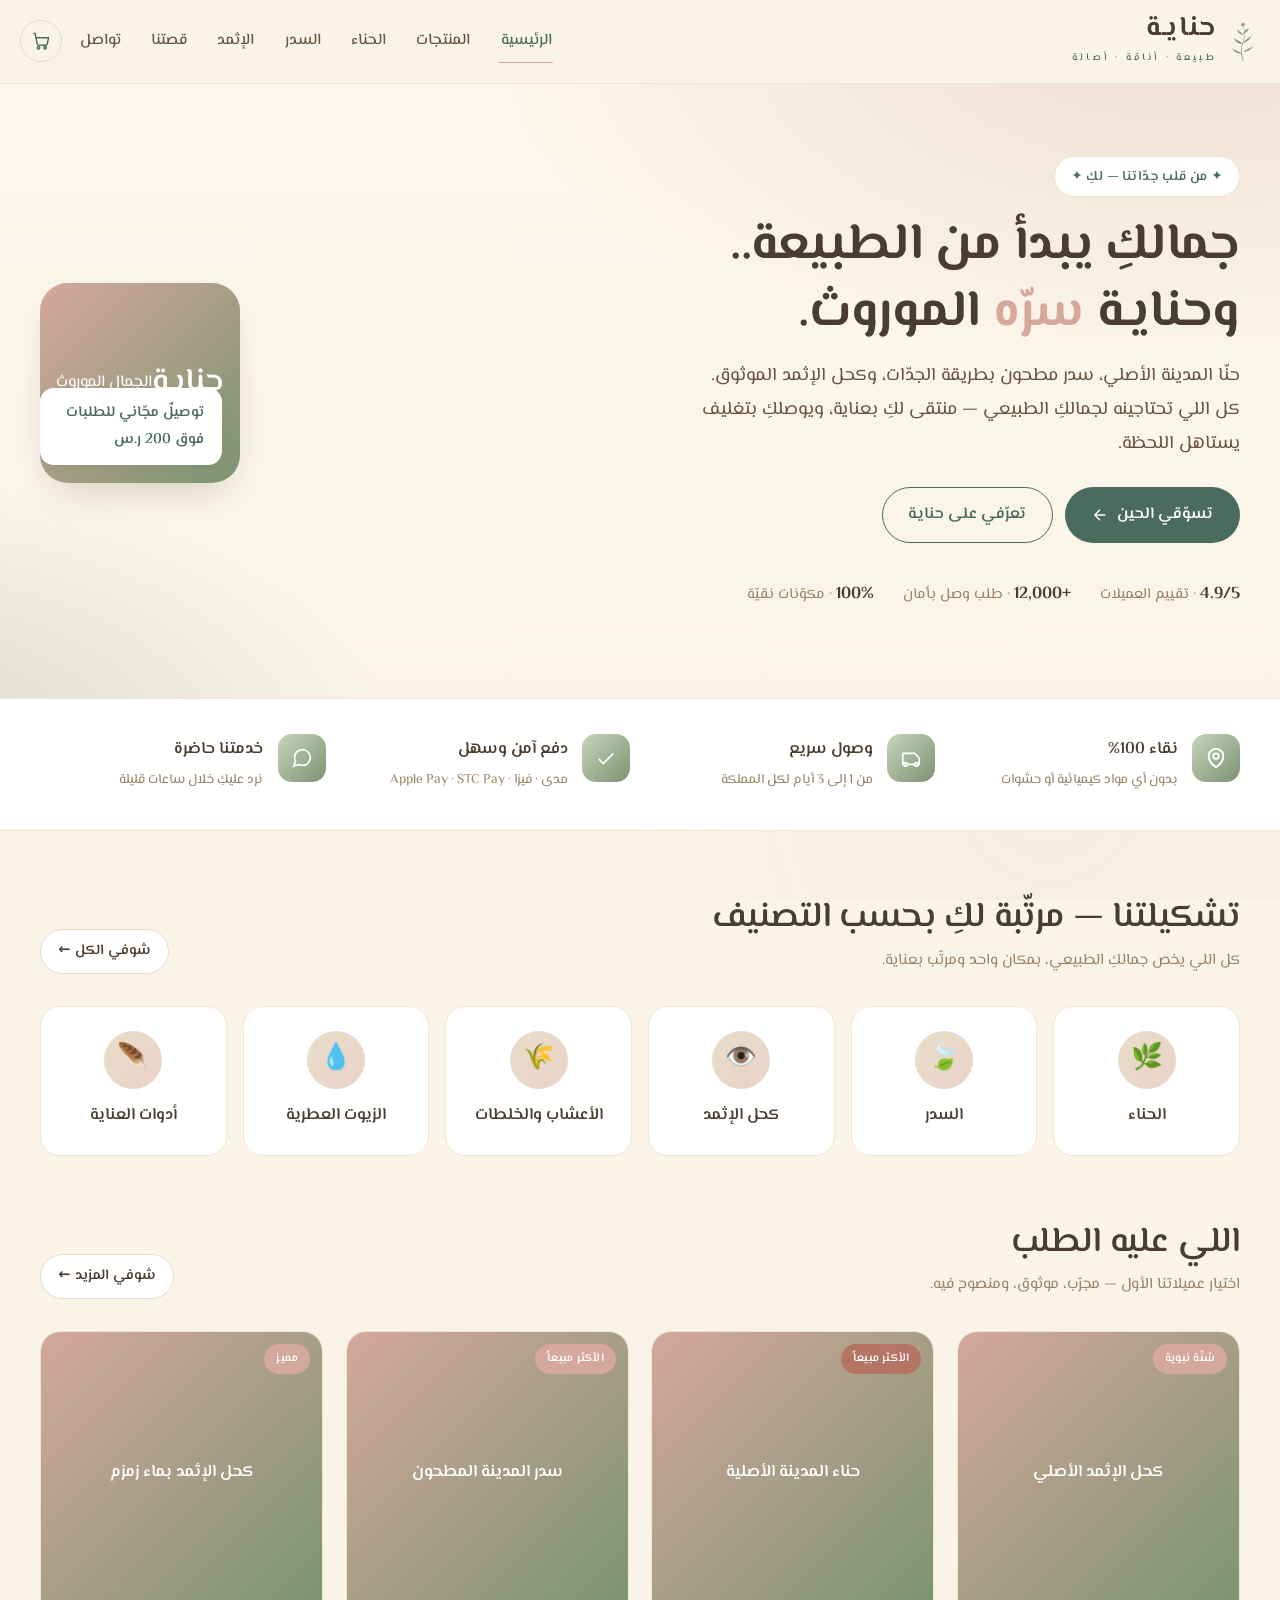
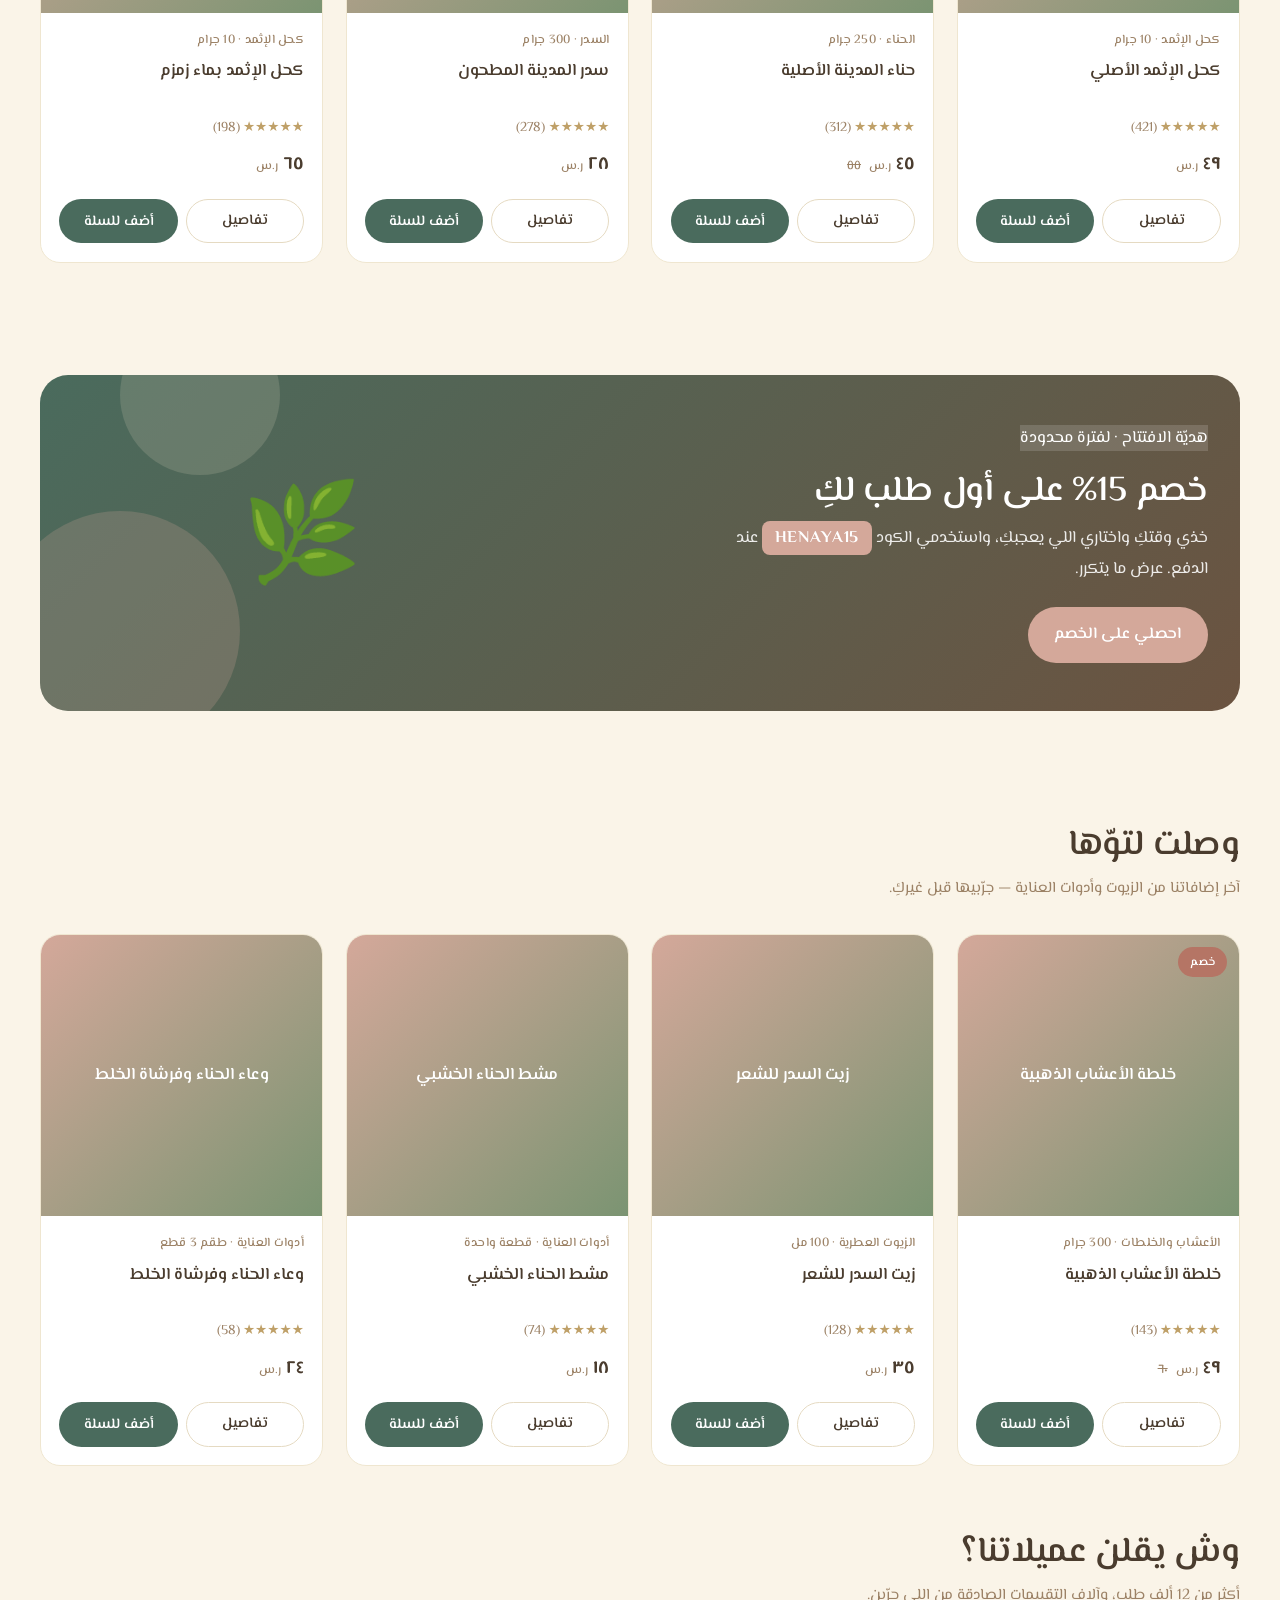
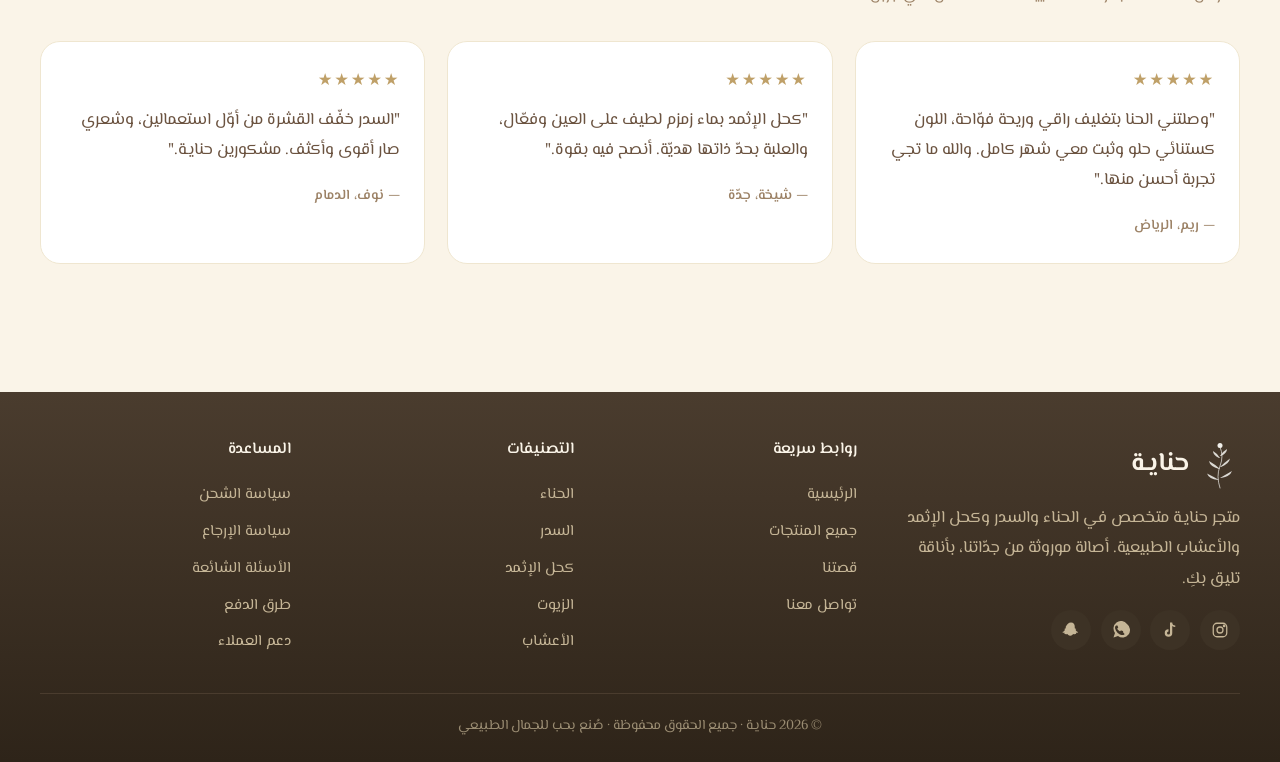
==== commit d26619b8: "SEO شامل + نَفَس نجدي تسويقي + sitemap + JSON-LD + OG - Hero/sections/testimonials بأسلوب نجدي-فصحى-" ====
--- a/index.html
+++ b/index.html
@@ -3,13 +3,93 @@
 <head>
 <meta charset="utf-8" />
 <meta name="viewport" content="width=device-width,initial-scale=1" />
-<title>حنايـة — حناء وسدر وكحل إثمد طبيعي 100%</title>
-<meta name="description" content="متجر حناية: أفضل حناء المدينة، ورق السدر المطحون، وكحل الإثمد الأصلي. منتجات طبيعية أنثوية بجودة موروثة وتوصيل سريع." />
+
+<title>حنايـة | حناء المدينة الأصلية وسدر طبيعي وكحل الإثمد - متجر سعودي</title>
+<meta name="description" content="متجر حنايـة لمنتجات الجمال الطبيعي: حنّاء المدينة الأصلية، ورق السدر المطحون يدوياً، وكحل الإثمد الموثوق. أسعار شفافة، توصيل سريع لكل المملكة، وضمان جودة." />
+<meta name="keywords" content="حناء المدينة, حنا المدينة, حناء طبيعية, حناء ينبع, سدر مطحون, ورق سدر, كحل الإثمد, كحل إثمد بماء زمزم, متجر حناء, متجر سعودي, منتجات طبيعية, عناية بالشعر, جمال طبيعي, خلطات أعشاب" />
+<meta name="author" content="حنايـة - Henaya" />
+<meta name="robots" content="index, follow, max-image-preview:large, max-snippet:-1, max-video-preview:-1" />
+<meta name="theme-color" content="#4A6B5D" />
+<meta name="format-detection" content="telephone=no" />
+<meta name="geo.region" content="SA" />
+<meta name="geo.placename" content="Saudi Arabia" />
+
+<link rel="canonical" href="https://canvasframesa-lang.github.io/henaya/" />
+<link rel="alternate" hreflang="ar" href="https://canvasframesa-lang.github.io/henaya/" />
+<link rel="alternate" hreflang="x-default" href="https://canvasframesa-lang.github.io/henaya/" />
 <link rel="icon" type="image/svg+xml" href="assets/img/favicon.svg" />
+<link rel="manifest" href="manifest.json" />
+
+<!-- Open Graph -->
+<meta property="og:type" content="website" />
+<meta property="og:site_name" content="حنايـة" />
+<meta property="og:locale" content="ar_SA" />
+<meta property="og:title" content="حنايـة | متجر سعودي للحناء والسدر والإثمد" />
+<meta property="og:description" content="منتجات الجمال الطبيعي بأصالة موروثة: حنّاء المدينة، سدر مطحون يدوياً، كحل الإثمد الموثوق. توصيل سريع لكل المملكة." />
+<meta property="og:url" content="https://canvasframesa-lang.github.io/henaya/" />
+<meta property="og:image" content="https://canvasframesa-lang.github.io/henaya/assets/img/og-cover.svg" />
+<meta property="og:image:width" content="1200" />
+<meta property="og:image:height" content="630" />
+<meta property="og:image:alt" content="حنايـة - متجر الجمال الطبيعي" />
+
+<!-- Twitter -->
+<meta name="twitter:card" content="summary_large_image" />
+<meta name="twitter:title" content="حنايـة | متجر سعودي للحناء والسدر والإثمد" />
+<meta name="twitter:description" content="منتجات الجمال الطبيعي بأصالة موروثة. توصيل سريع لكل المملكة." />
+<meta name="twitter:image" content="https://canvasframesa-lang.github.io/henaya/assets/img/og-cover.svg" />
+
+<!-- Fonts -->
 <link rel="preconnect" href="https://fonts.googleapis.com">
 <link rel="preconnect" href="https://fonts.gstatic.com" crossorigin>
 <link href="https://fonts.googleapis.com/css2?family=El+Messiri:wght@400;500;600;700&display=swap" rel="stylesheet">
 <link rel="stylesheet" href="assets/css/styles.css" />
+
+<!-- Structured Data: Organization + WebSite -->
+<script type="application/ld+json">
+{
+  "@context": "https://schema.org",
+  "@graph": [
+    {
+      "@type": "Organization",
+      "@id": "https://canvasframesa-lang.github.io/henaya/#organization",
+      "name": "حنايـة",
+      "alternateName": "Henaya",
+      "url": "https://canvasframesa-lang.github.io/henaya/",
+      "logo": "https://canvasframesa-lang.github.io/henaya/assets/img/logo-mark.svg",
+      "image": "https://canvasframesa-lang.github.io/henaya/assets/img/og-cover.svg",
+      "description": "متجر سعودي متخصص في الحناء والسدر وكحل الإثمد والأعشاب الطبيعية.",
+      "address": {
+        "@type": "PostalAddress",
+        "addressCountry": "SA",
+        "addressRegion": "الرياض"
+      },
+      "areaServed": "SA",
+      "sameAs": []
+    },
+    {
+      "@type": "WebSite",
+      "@id": "https://canvasframesa-lang.github.io/henaya/#website",
+      "url": "https://canvasframesa-lang.github.io/henaya/",
+      "name": "حنايـة",
+      "inLanguage": "ar-SA",
+      "publisher": {"@id": "https://canvasframesa-lang.github.io/henaya/#organization"},
+      "potentialAction": {
+        "@type": "SearchAction",
+        "target": "https://canvasframesa-lang.github.io/henaya/products.html?q={search_term_string}",
+        "query-input": "required name=search_term_string"
+      }
+    },
+    {
+      "@type": "Store",
+      "name": "متجر حنايـة",
+      "image": "https://canvasframesa-lang.github.io/henaya/assets/img/og-cover.svg",
+      "priceRange": "18 - 65 SAR",
+      "address": {"@type": "PostalAddress", "addressCountry": "SA"},
+      "aggregateRating": {"@type": "AggregateRating", "ratingValue": "4.9", "reviewCount": "12000"}
+    }
+  ]
+}
+</script>
 </head>
 <body>
 
@@ -19,23 +99,23 @@
   <section class="hero">
     <div class="container grid">
       <div>
-        <span class="eyebrow">طقوس جمال موروثة</span>
-        <h1>أصالةُ الجمال<br/>تبدأ من <em>الطبيعة</em>،<br/>وتكتملُ بلمسة حنايـة.</h1>
+        <span class="eyebrow">✦ من قلب جدّاتنا — لكِ ✦</span>
+        <h1>جمالكِ يبدأ من الطبيعة..<br/>وحنايـة <em>سرّه</em> الموروث.</h1>
         <p class="lead">
-          حنّاء المدينة، وَرقُ السِّدر المطحونُ يدويّاً، وكحلُ الإثمد المُصدَّق.
-          مكوّناتٌ نقيّة من قلب الجزيرة العربيّة، مُغلّفةٌ بأناقةٍ لتصلَكِ كهديّة.
+          حنّا المدينة الأصلي، سدر مطحون بطريقة الجدّات، وكحل الإثمد الموثوق.
+          كل اللي تحتاجينه لجمالكِ الطبيعي — منتقى لكِ بعناية، ويوصلكِ بتغليف يستاهل اللحظة.
         </p>
         <div class="actions">
           <a href="products.html" class="btn btn-primary">
-            اكتشفي المجموعة
+            تسوّقي الحين
             <svg width="18" height="18" fill="none" stroke="currentColor" stroke-width="1.8" viewBox="0 0 24 24"><path d="M19 12H5M12 19l-7-7 7-7" /></svg>
           </a>
-          <a href="about.html" class="btn btn-outline">تعرّفي علينا</a>
+          <a href="about.html" class="btn btn-outline">تعرّفي على حنايـة</a>
         </div>
         <div style="display:flex;gap:1.8rem;margin-top:2.2rem;flex-wrap:wrap;color:var(--cocoa-soft);font-size:.92rem;">
-          <span><b style="color:var(--cocoa-deep);font-size:1.05rem;">4.9/5</b> · تقييم عميلاتنا</span>
-          <span><b style="color:var(--cocoa-deep);font-size:1.05rem;">+12,000</b> · طلبٌ مُسلَّم</span>
-          <span><b style="color:var(--cocoa-deep);font-size:1.05rem;">100%</b> · طبيعيّ ونقيّ</span>
+          <span><b style="color:var(--cocoa-deep);font-size:1.05rem;">4.9/5</b> · تقييم العميلات</span>
+          <span><b style="color:var(--cocoa-deep);font-size:1.05rem;">+12,000</b> · طلب وصل بأمان</span>
+          <span><b style="color:var(--cocoa-deep);font-size:1.05rem;">100%</b> · مكوّنات نقيّة</span>
         </div>
       </div>
       <div class="hero-art">
@@ -52,16 +132,16 @@
     <div class="container grid">
       <div class="feature"><div class="ico">
         <svg width="22" height="22" fill="none" stroke="currentColor" stroke-width="2" viewBox="0 0 24 24"><path d="M12 22s-8-4.5-8-12a8 8 0 0 1 16 0c0 7.5-8 12-8 12z"/><circle cx="12" cy="10" r="3"/></svg>
-        </div><div><b>نقاءٌ طبيعيّ</b><small>بلا موادّ كيميائيّة أو إضافات</small></div></div>
+        </div><div><b>نقاء 100%</b><small>بدون أي مواد كيميائية أو حشوات</small></div></div>
       <div class="feature"><div class="ico">
         <svg width="22" height="22" fill="none" stroke="currentColor" stroke-width="1.8" viewBox="0 0 24 24"><path d="M3 7h13l5 5v7h-3M16 19H8M3 7v12h3"/><circle cx="6" cy="19" r="2"/><circle cx="18" cy="19" r="2"/></svg>
-        </div><div><b>توصيلٌ سريع</b><small>من يومٍ إلى ثلاثة لكلّ المُدن</small></div></div>
+        </div><div><b>وصول سريع</b><small>من 1 إلى 3 أيام لكل المملكة</small></div></div>
       <div class="feature"><div class="ico">
         <svg width="22" height="22" fill="none" stroke="currentColor" stroke-width="1.8" viewBox="0 0 24 24"><path d="M20 7L9 18l-5-5"/></svg>
-        </div><div><b>دفعٌ آمن</b><small>مدى · فيزا · Apple Pay · STC Pay</small></div></div>
+        </div><div><b>دفع آمن وسهل</b><small>مدى · فيزا · Apple Pay · STC Pay</small></div></div>
       <div class="feature"><div class="ico">
         <svg width="22" height="22" fill="none" stroke="currentColor" stroke-width="1.8" viewBox="0 0 24 24"><path d="M21 11.5a8.4 8.4 0 0 1-.9 3.8 8.5 8.5 0 0 1-7.6 4.7 8.4 8.4 0 0 1-3.8-.9L3 21l1.9-5.7a8.4 8.4 0 0 1-.9-3.8 8.5 8.5 0 0 1 4.7-7.6 8.4 8.4 0 0 1 3.8-.9h.5a8.5 8.5 0 0 1 8 8v.5z"/></svg>
-        </div><div><b>دعمٌ كلّ الأيّام</b><small>واتساب · إيميل · كلّ القنوات</small></div></div>
+        </div><div><b>خدمتنا حاضرة</b><small>نرد عليكِ خلال ساعات قليلة</small></div></div>
     </div>
   </section>
 
@@ -70,10 +150,10 @@
     <div class="container">
       <div class="head">
         <div>
-          <h2>تشكيلتنا بحسب التصنيف</h2>
-          <p>كلُّ ما تحتاجينه لطقوس الجمال الطبيعيّ، مُرتَّبٌ بعناية.</p>
-        </div>
-        <a href="products.html" class="btn btn-ghost btn-sm">شاهدي الكلّ ←</a>
+          <h2>تشكيلتنا — مرتّبة لكِ بحسب التصنيف</h2>
+          <p>كل اللي يخص جمالكِ الطبيعي، بمكان واحد ومرتّب بعناية.</p>
+        </div>
+        <a href="products.html" class="btn btn-ghost btn-sm">شوفي الكل ←</a>
       </div>
       <div class="cats" id="cats"></div>
     </div>
@@ -84,10 +164,10 @@
     <div class="container">
       <div class="head">
         <div>
-          <h2>اختياراتٌ محبوبة</h2>
-          <p>ما تختارُه عميلاتنا أكثرَ من غيره — مُجرَّبٌ ومضمون.</p>
-        </div>
-        <a href="products.html" class="btn btn-ghost btn-sm">شاهدي المزيد ←</a>
+          <h2>اللي عليه الطلب</h2>
+          <p>اختيار عميلاتنا الأول — مجرّب، موثوق، ومنصوح فيه.</p>
+        </div>
+        <a href="products.html" class="btn btn-ghost btn-sm">شوفي المزيد ←</a>
       </div>
       <div class="cards" id="best"></div>
     </div>
@@ -102,10 +182,10 @@
         <div style="position:absolute;left:-40px;bottom:-40px;width:240px;height:240px;border-radius:50%;background:rgba(212,168,154,.22);"></div>
         <div style="position:absolute;left:80px;top:-60px;width:160px;height:160px;border-radius:50%;background:rgba(232,221,200,.16);"></div>
         <div style="position:relative;">
-          <span class="eyebrow" style="background:rgba(255,255,255,.15);color:#fff;border:0;">هديّةُ الافتتاح</span>
-          <h2 style="color:#fff;margin:1rem 0 .5rem;">خصمُ 15% على طلبكِ الأوّل</h2>
+          <span class="eyebrow" style="background:rgba(255,255,255,.15);color:#fff;border:0;">هديّة الافتتاح · لفترة محدودة</span>
+          <h2 style="color:#fff;margin:1rem 0 .5rem;">خصم 15% على أول طلب لكِ</h2>
           <p style="color:rgba(255,255,255,.88);margin:0 0 1.4rem;max-width:480px;">
-            استخدمي رمز <b style="background:var(--rose);padding:.25rem .8rem;border-radius:8px;color:#fff;letter-spacing:.05em;">HENAYA15</b> عند إتمام الطلب، وامنحي نفسكِ لحظةَ دلال طبيعيّة.
+            خذي وقتكِ واختاري اللي يعجبكِ، واستخدمي الكود <b style="background:var(--rose);padding:.25rem .8rem;border-radius:8px;color:#fff;letter-spacing:.05em;">HENAYA15</b> عند الدفع. عرض ما يتكرر.
           </p>
           <a href="products.html" class="btn btn-rose">احصلي على الخصم</a>
         </div>
@@ -117,7 +197,7 @@
   <!-- NEW ARRIVALS -->
   <section class="section">
     <div class="container">
-      <div class="head"><div><h2>إضافاتٌ جديدة</h2><p>أحدثُ ما وصلنا من زيوتٍ وأدوات عناية.</p></div></div>
+      <div class="head"><div><h2>وصلت لتوّها</h2><p>آخر إضافاتنا من الزيوت وأدوات العناية — جرّبيها قبل غيركِ.</p></div></div>
       <div class="cards" id="newin"></div>
     </div>
   </section>
@@ -125,11 +205,11 @@
   <!-- TESTIMONIALS -->
   <section class="section" style="padding-top:0;">
     <div class="container">
-      <div class="head"><div><h2>تجاربُ صادقةٌ من عميلاتنا</h2><p>أكثرُ من 12 ألف طلب، وآلافُ التقييمات التي تُحدِّث عنّا.</p></div></div>
+      <div class="head"><div><h2>وش يقلن عميلاتنا؟</h2><p>أكثر من 12 ألف طلب، وآلاف التقييمات الصادقة من اللي جرّبن.</p></div></div>
       <div class="cards" style="grid-template-columns:repeat(auto-fit,minmax(280px,1fr));">
-        <div class="testi"><div class="stars">★★★★★</div><p>"وصلتني الحنّاء بتغليفٍ راقٍ ورائحةٍ فوّاحة، واللون كستنائيٌّ هادئ ثبت معي أربعة أسابيع. تجربةٌ تُكرَّر."</p><div class="who">— ريم، الرياض</div></div>
-        <div class="testi"><div class="stars">★★★★★</div><p>"كحلُ الإثمد بماء زمزم لطيفٌ على العين ومريح، والعلبةُ بحدّ ذاتها تحفة. أنصحُ به."</p><div class="who">— شيخة، جدّة</div></div>
-        <div class="testi"><div class="stars">★★★★★</div><p>"السِّدرُ خفّف القشرةَ من أوّل استعمالين، وشعري صار أقوى وأكثفَ. شكراً حنايـة."</p><div class="who">— نوف، الدمام</div></div>
+        <div class="testi"><div class="stars">★★★★★</div><p>"وصلتني الحنا بتغليف راقي وريحة فوّاحة، اللون كستنائي حلو وثبت معي شهر كامل. والله ما تجي تجربة أحسن منها."</p><div class="who">— ريم، الرياض</div></div>
+        <div class="testi"><div class="stars">★★★★★</div><p>"كحل الإثمد بماء زمزم لطيف على العين وفعّال، والعلبة بحدّ ذاتها هديّة. أنصح فيه بقوة."</p><div class="who">— شيخة، جدّة</div></div>
+        <div class="testi"><div class="stars">★★★★★</div><p>"السدر خفّف القشرة من أوّل استعمالين، وشعري صار أقوى وأكثف. مشكورين حنايـة."</p><div class="who">— نوف، الدمام</div></div>
       </div>
     </div>
   </section>
